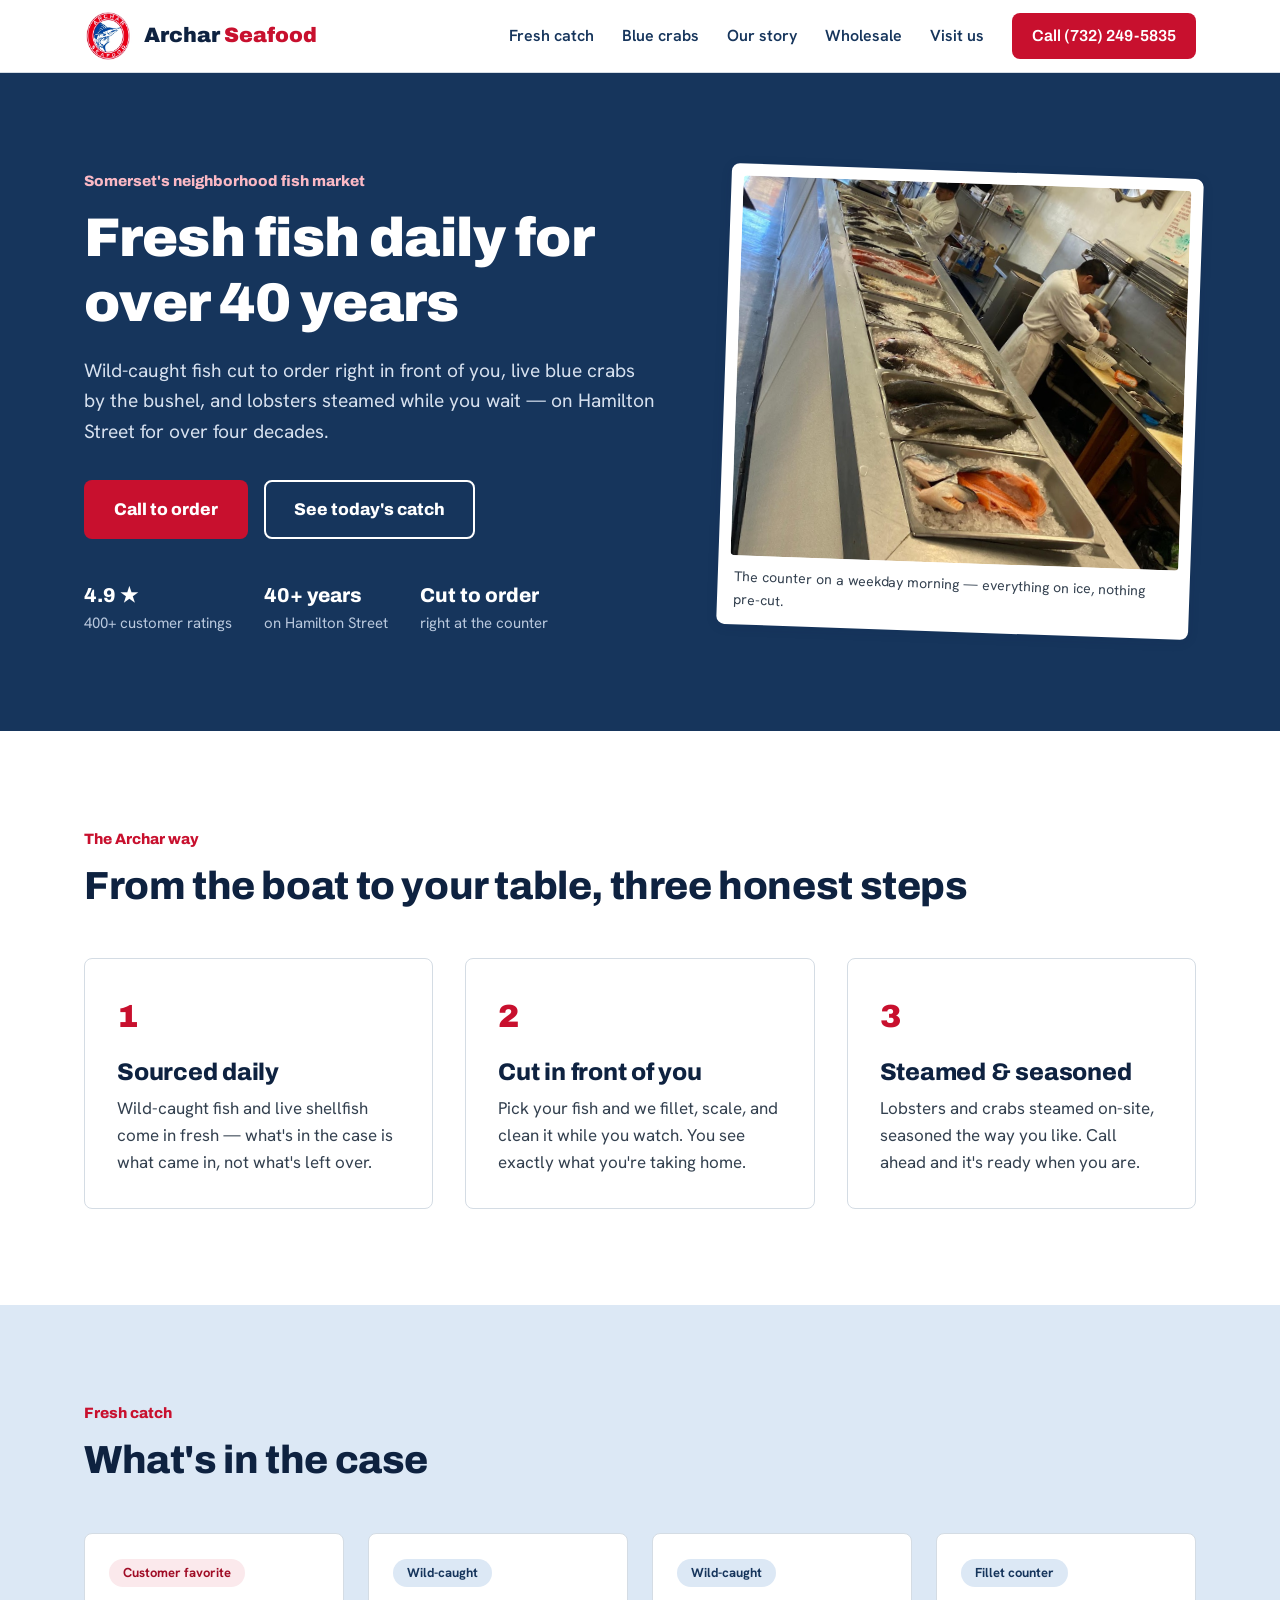
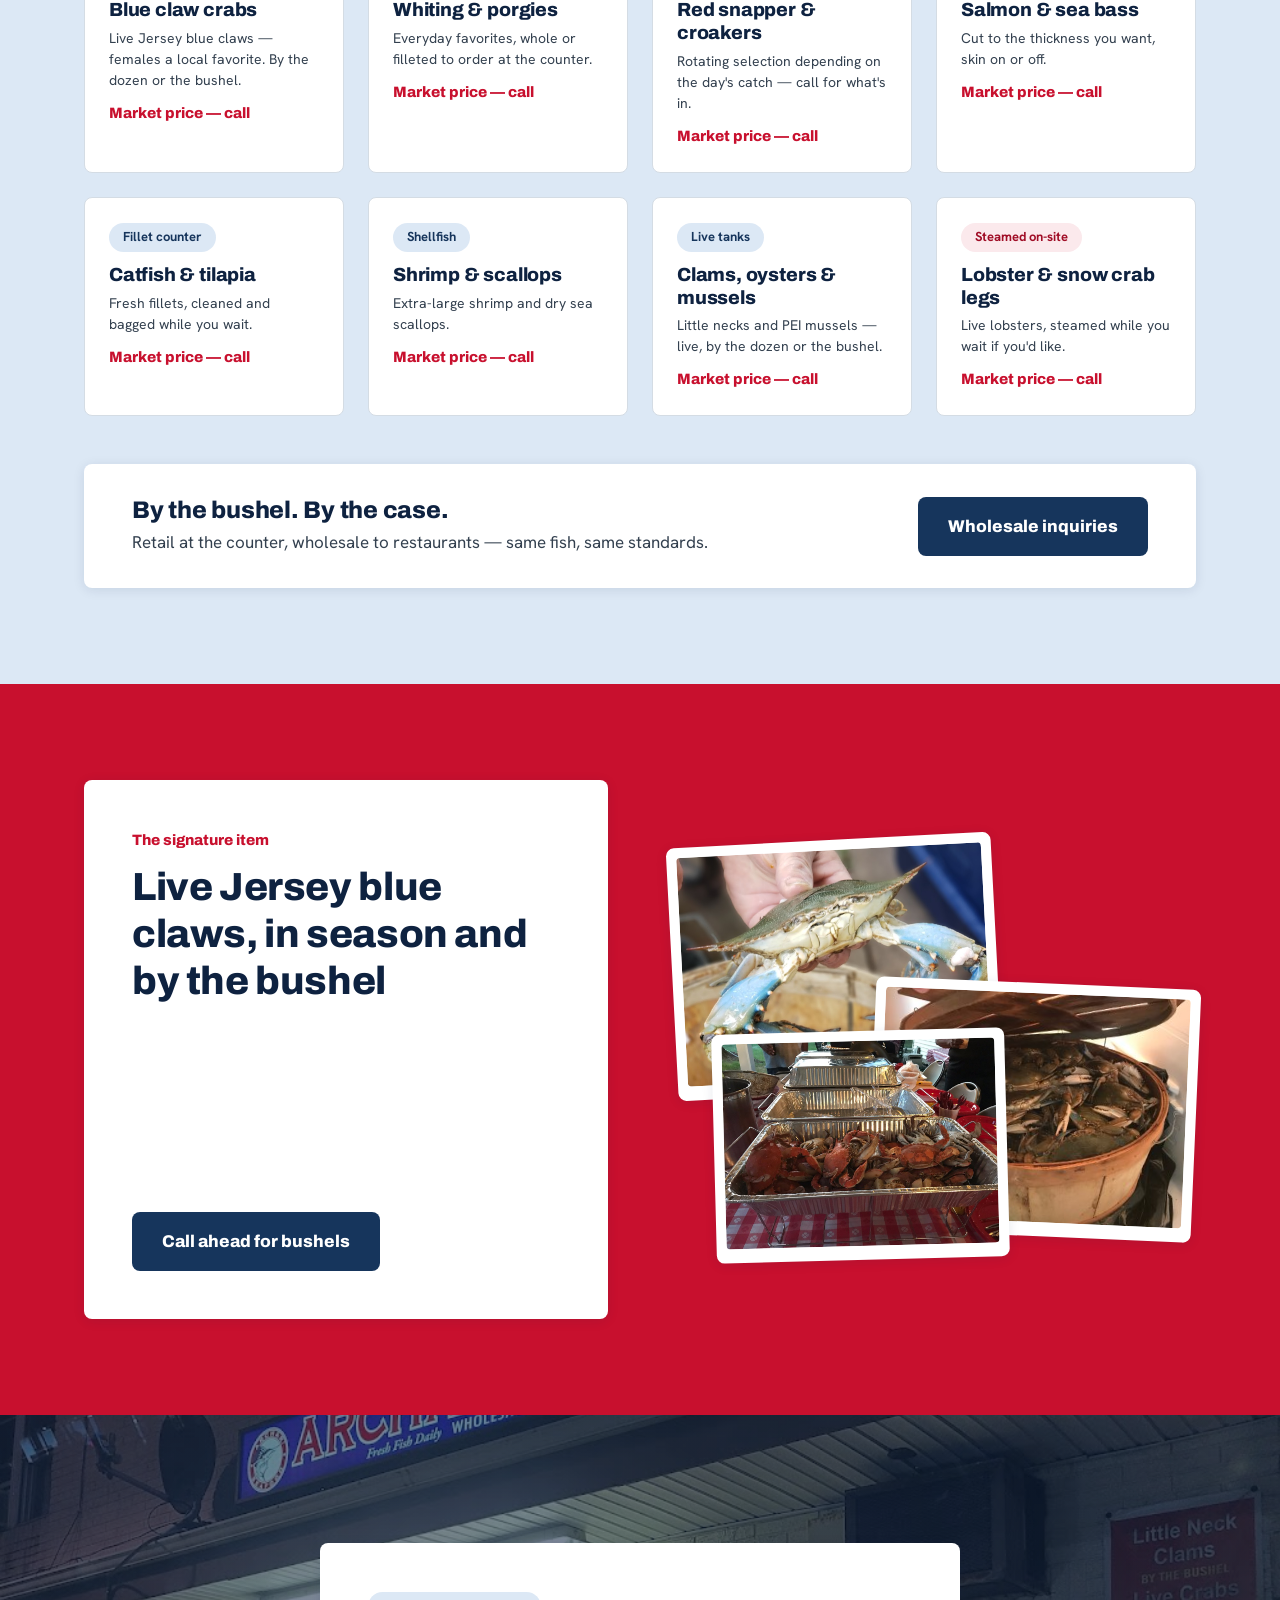
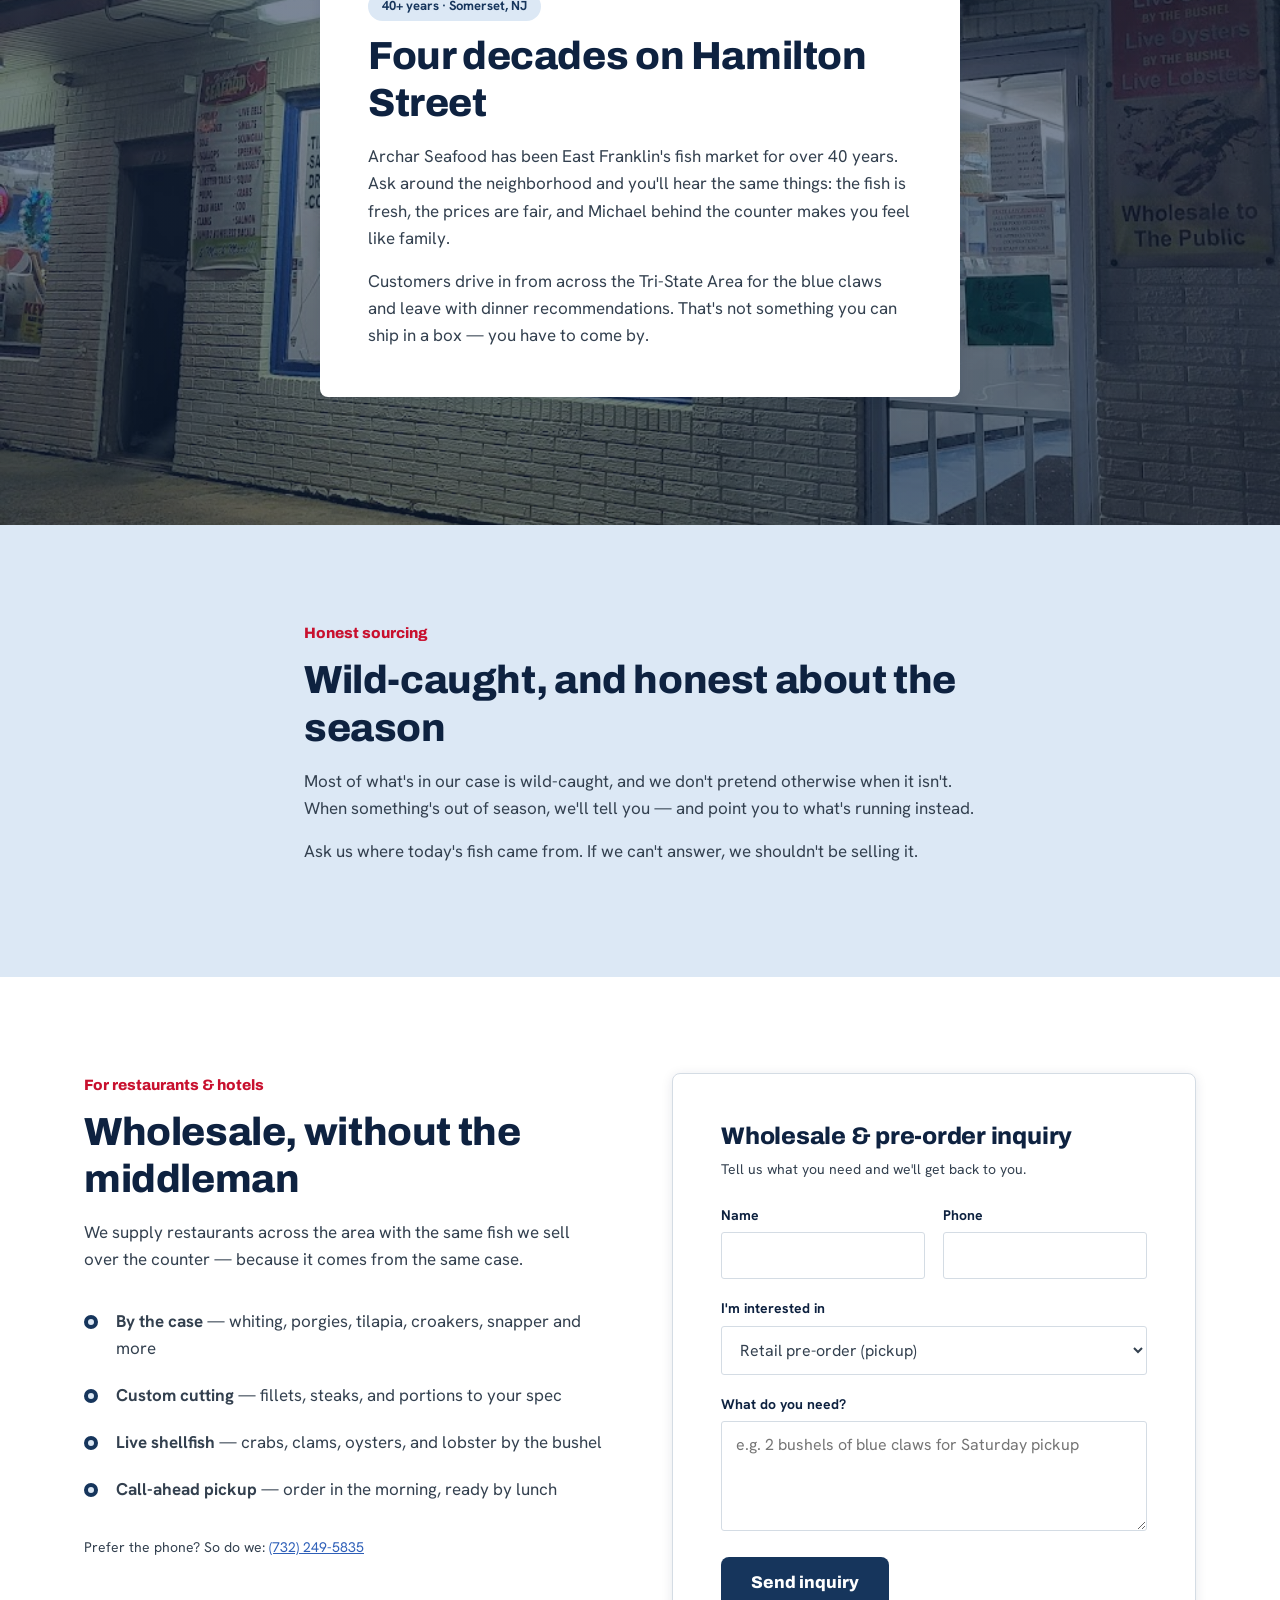
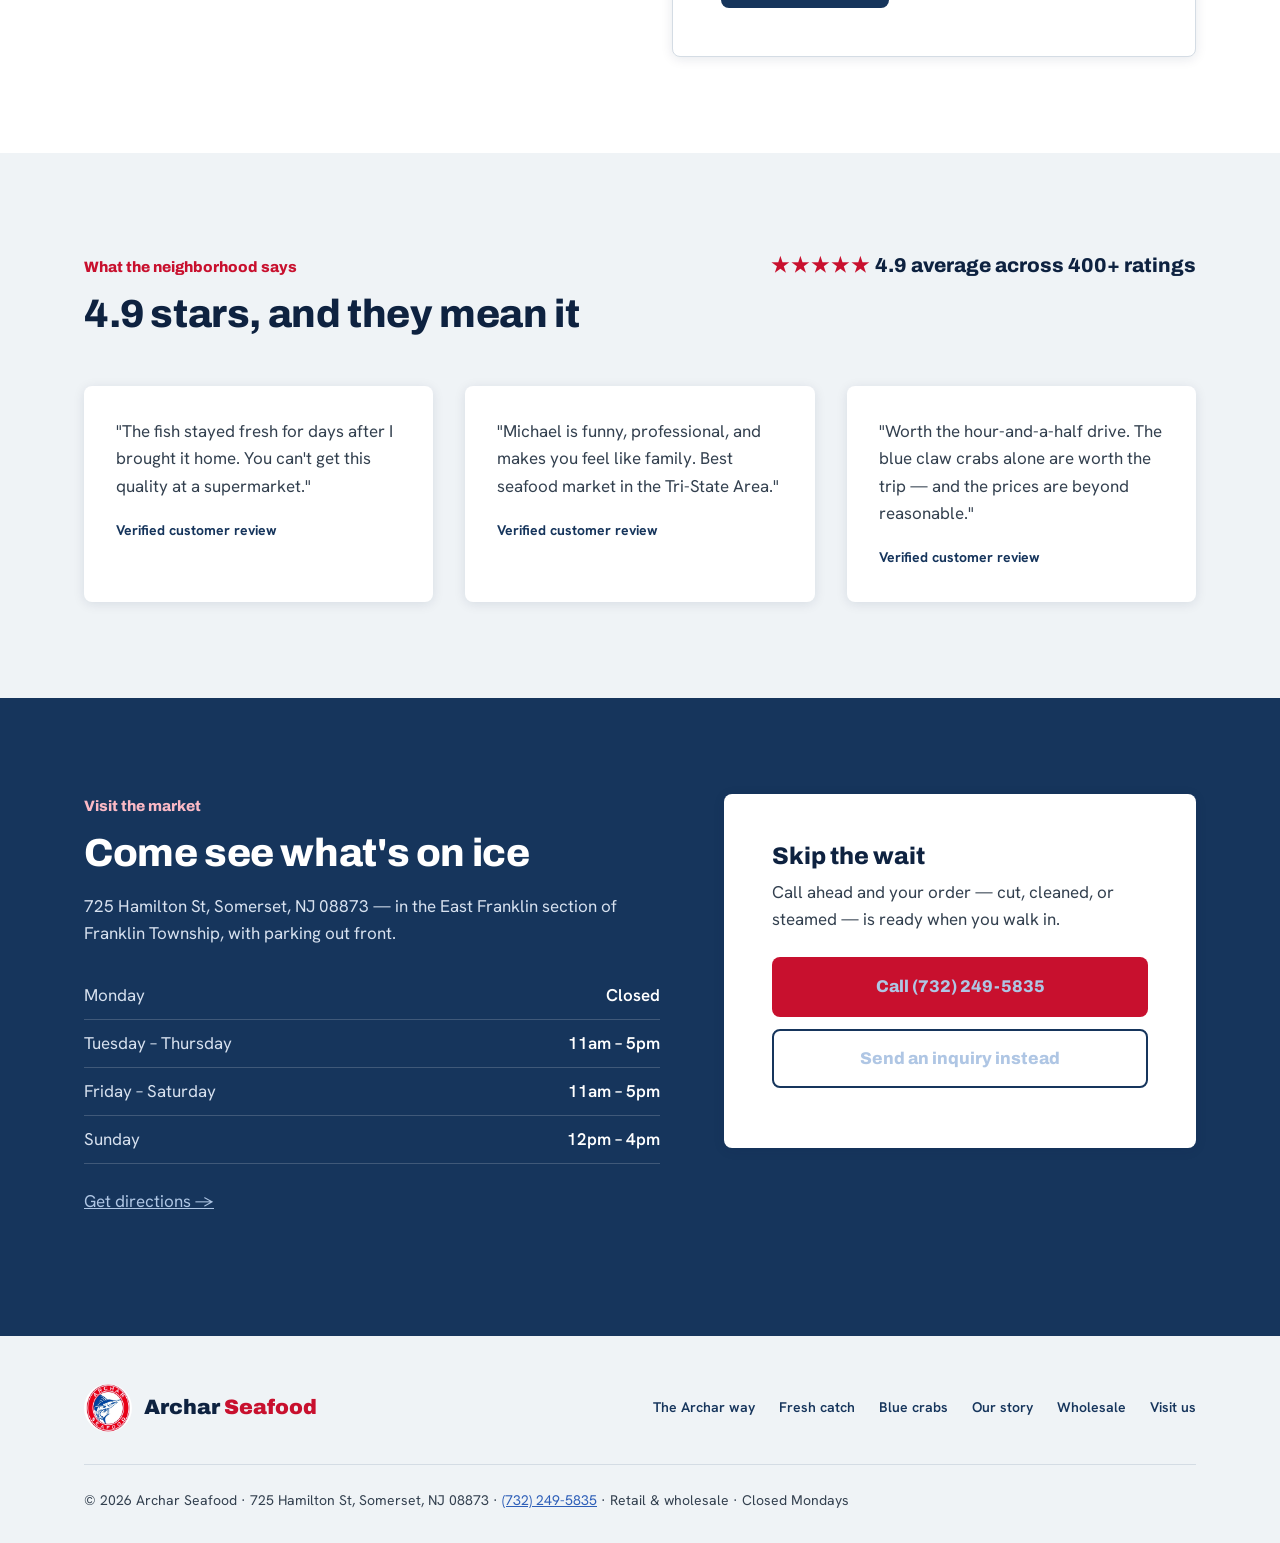
==== index.html @ dfa4f7ee "﻿Add production single-page site at repo root Built from the reviewed prototype: separated CSS/JS, m" ====
<!DOCTYPE html>
<html lang="en">
<head>
<meta charset="UTF-8">
<meta name="viewport" content="width=device-width, initial-scale=1">
<title>Archar Seafood — Fresh Fish Daily | Somerset, NJ</title>
<meta name="description" content="Archar Seafood is Somerset's neighborhood fish market. Wild-caught fish cut to order in front of you, live blue crabs by the bushel, steaming on-site, and wholesale supply to local restaurants. 725 Hamilton St, Somerset, NJ. Call (732) 249-5835.">
<meta property="og:type" content="business.business">
<meta property="og:title" content="Archar Seafood — Fresh Fish Daily | Somerset, NJ">
<meta property="og:description" content="Somerset's neighborhood fish market. Wild-caught fish cut to order, live blue crabs by the bushel, steaming on-site. Call (732) 249-5835.">
<meta property="og:locale" content="en_US">
<!-- Enable once the domain is live (og:url and og:image require absolute URLs):
<meta property="og:url" content="https://archarseafood.com/">
<meta property="og:image" content="https://archarseafood.com/images/archar-04.jpg">
<link rel="canonical" href="https://archarseafood.com/">
-->
<link rel="icon" href="images/archar-logo.jpeg">
<link rel="apple-touch-icon" href="images/archar-logo.jpeg">
<link rel="preconnect" href="https://fonts.googleapis.com">
<link rel="preconnect" href="https://fonts.gstatic.com" crossorigin>
<link href="https://fonts.googleapis.com/css2?family=Archivo:wght@800;900&family=Hanken+Grotesk:wght@400;600;700&display=swap" rel="stylesheet">
<link rel="stylesheet" href="css/styles.css">
<script type="application/ld+json">
{
  "@context": "https://schema.org",
  "@type": "LocalBusiness",
  "name": "Archar Seafood",
  "description": "Neighborhood retail seafood market with fresh fish cut to order, live blue crabs, on-site steaming, and wholesale supply.",
  "telephone": "+17322495835",
  "priceRange": "$$",
  "image": "images/archar-04.jpg",
  "address": {
    "@type": "PostalAddress",
    "streetAddress": "725 Hamilton St",
    "addressLocality": "Somerset",
    "addressRegion": "NJ",
    "postalCode": "08873",
    "addressCountry": "US"
  },
  "openingHoursSpecification": [
    {"@type": "OpeningHoursSpecification", "dayOfWeek": ["Tuesday","Wednesday","Thursday","Friday","Saturday"], "opens": "11:00", "closes": "17:00"},
    {"@type": "OpeningHoursSpecification", "dayOfWeek": "Sunday", "opens": "12:00", "closes": "16:00"}
  ],
  "sameAs": [
    "https://www.yelp.com/biz/archar-seafood-somerset",
    "https://www.tripadvisor.com/Restaurant_Review-g46826-d5020507-Reviews-Archar_Seafood-Somerset_New_Jersey.html",
    "https://www.facebook.com/p/Archar-Seafood-61574561250215/"
  ]
}
</script>
</head>
<body>

<a class="skip-link" href="#main">Skip to content</a>

<header>
  <div class="nav-inner">
    <a class="brand" href="#top">
      <img src="images/archar-logo.jpeg" alt="Archar Seafood logo" width="48" height="48">
      <span>Archar <em>Seafood</em></span>
    </a>
    <button class="nav-toggle" aria-expanded="false" aria-controls="site-nav" aria-label="Menu">
      <span class="bar"></span><span class="bar"></span><span class="bar"></span>
    </button>
    <nav class="nav-links" id="site-nav">
      <a href="#catch">Fresh catch</a>
      <a href="#crabs">Blue crabs</a>
      <a href="#story">Our story</a>
      <a href="#wholesale">Wholesale</a>
      <a href="#visit">Visit us</a>
      <a class="nav-call" href="tel:+17322495835">Call (732) 249-5835</a>
    </nav>
  </div>
</header>

<main id="main">

<!-- ===== Hero — navy band ===== -->
<section class="hero on-dark" id="top">
  <div class="wrap hero-grid">
    <div>
      <span class="eyebrow">Somerset's neighborhood fish market</span>
      <h1>Fresh fish daily for over 40 years</h1>
      <p>Wild-caught fish cut to order right in front of you, live blue crabs by the bushel, and lobsters steamed while you wait — on Hamilton Street for over four decades.</p>
      <div class="hero-ctas">
        <a class="btn btn-primary" href="tel:+17322495835">Call to order</a>
        <a class="btn btn-ghost-light" href="#catch">See today's catch</a>
      </div>
      <div class="hero-proof">
        <div><strong>4.9 ★</strong> 400+ customer ratings</div>
        <div><strong>40+ years</strong> on Hamilton Street</div>
        <div><strong>Cut to order</strong> right at the counter</div>
      </div>
    </div>
    <figure class="hero-photo">
      <img src="images/archar-04.jpg" alt="The Archar Seafood counter lined with fresh whole fish on ice" width="1000" height="983" fetchpriority="high">
      <figcaption>The counter on a weekday morning — everything on ice, nothing pre-cut.</figcaption>
    </figure>
  </div>
</section>

<!-- ===== The Archar Way ===== -->
<section id="way">
  <div class="wrap">
    <span class="eyebrow">The Archar way</span>
    <h2>From the boat to your table, three honest steps</h2>
    <div class="steps-grid">
      <div class="step">
        <div class="step-num" aria-hidden="true">1</div>
        <h3>Sourced daily</h3>
        <p>Wild-caught fish and live shellfish come in fresh — what's in the case is what came in, not what's left over.</p>
      </div>
      <div class="step">
        <div class="step-num" aria-hidden="true">2</div>
        <h3>Cut in front of you</h3>
        <p>Pick your fish and we fillet, scale, and clean it while you watch. You see exactly what you're taking home.</p>
      </div>
      <div class="step">
        <div class="step-num" aria-hidden="true">3</div>
        <h3>Steamed &amp; seasoned</h3>
        <p>Lobsters and crabs steamed on-site, seasoned the way you like. Call ahead and it's ready when you are.</p>
      </div>
    </div>
  </div>
</section>

<!-- ===== Fresh catch — navy-tint band ===== -->
<section class="catch" id="catch">
  <div class="wrap">
    <span class="eyebrow">Fresh catch</span>
    <h2>What's in the case</h2>
    <div class="catch-grid">
      <div class="product">
        <span class="badge badge-red">Customer favorite</span>
        <h4>Blue claw crabs</h4>
        <p>Live Jersey blue claws — females a local favorite. By the dozen or the bushel.</p>
        <div class="price">Market price — call</div>
      </div>
      <div class="product">
        <span class="badge badge-navy">Wild-caught</span>
        <h4>Whiting &amp; porgies</h4>
        <p>Everyday favorites, whole or filleted to order at the counter.</p>
        <div class="price">Market price — call</div>
      </div>
      <div class="product">
        <span class="badge badge-navy">Wild-caught</span>
        <h4>Red snapper &amp; croakers</h4>
        <p>Rotating selection depending on the day's catch — call for what's in.</p>
        <div class="price">Market price — call</div>
      </div>
      <div class="product">
        <span class="badge badge-navy">Fillet counter</span>
        <h4>Salmon &amp; sea bass</h4>
        <p>Cut to the thickness you want, skin on or off.</p>
        <div class="price">Market price — call</div>
      </div>
      <div class="product">
        <span class="badge badge-navy">Fillet counter</span>
        <h4>Catfish &amp; tilapia</h4>
        <p>Fresh fillets, cleaned and bagged while you wait.</p>
        <div class="price">Market price — call</div>
      </div>
      <div class="product">
        <span class="badge badge-navy">Shellfish</span>
        <h4>Shrimp &amp; scallops</h4>
        <p>Extra-large shrimp and dry sea scallops.</p>
        <div class="price">Market price — call</div>
      </div>
      <div class="product">
        <span class="badge badge-navy">Live tanks</span>
        <h4>Clams, oysters &amp; mussels</h4>
        <p>Little necks and PEI mussels — live, by the dozen or the bushel.</p>
        <div class="price">Market price — call</div>
      </div>
      <div class="product">
        <span class="badge badge-red">Steamed on-site</span>
        <h4>Lobster &amp; snow crab legs</h4>
        <p>Live lobsters, steamed while you wait if you'd like.</p>
        <div class="price">Market price — call</div>
      </div>
    </div>
    <div class="bushel-bar">
      <div>
        <h3>By the bushel. By the case.</h3>
        <p>Retail at the counter, wholesale to restaurants — same fish, same standards.</p>
      </div>
      <a class="btn btn-secondary" href="#wholesale">Wholesale inquiries</a>
    </div>
  </div>
</section>

<!-- ===== Blue crab feature — red accent band, tilted photo cards ===== -->
<section class="crab" id="crabs">
  <div class="wrap crab-grid">
    <div class="crab-card">
      <span class="eyebrow">The signature item</span>
      <h2>Live Jersey blue claws, in season and by the bushel</h2>
      <p>When crab season hits, the bushels move fast. Hard shells, soft shells when they're running, and females that regulars swear by. We'll steam and season them on-site — bring them home hot.</p>
      <p class="small">Seasonal availability — call ahead to reserve a bushel for the weekend.</p>
      <a class="btn btn-secondary" href="tel:+17322495835">Call ahead for bushels</a>
    </div>
    <div class="crab-photos">
      <figure class="ph1"><img src="images/archar-02.jpg" alt="A live blue claw crab held up at the market" width="1000" height="1333" loading="lazy"></figure>
      <figure class="ph2"><img src="images/archar-07.jpg" alt="A bushel basket full of live blue crabs" width="338" height="450" loading="lazy"></figure>
      <figure class="ph3"><img src="images/archar-08.jpeg" alt="Trays of steamed and seasoned blue crabs" width="1024" height="768" loading="lazy"></figure>
    </div>
  </div>
</section>

<!-- ===== Our story — photo band with centered floating card ===== -->
<section class="story" id="story">
  <div class="wrap">
    <div class="story-card">
      <span class="badge badge-navy">40+ years · Somerset, NJ</span>
      <h2>Four decades on Hamilton Street</h2>
      <p>Archar Seafood has been East Franklin's fish market for over 40 years. Ask around the neighborhood and you'll hear the same things: the fish is fresh, the prices are fair, and Michael behind the counter makes you feel like family.</p>
      <p>Customers drive in from across the Tri-State Area for the blue claws and leave with dinner recommendations. That's not something you can ship in a box — you have to come by.</p>
    </div>
  </div>
</section>

<!-- ===== Sustainability — navy-tint band ===== -->
<section class="sustain" id="sustainability">
  <div class="wrap sustain-inner">
    <span class="eyebrow">Honest sourcing</span>
    <h2>Wild-caught, and honest about the season</h2>
    <p>Most of what's in our case is wild-caught, and we don't pretend otherwise when it isn't. When something's out of season, we'll tell you — and point you to what's running instead.</p>
    <p>Ask us where today's fish came from. If we can't answer, we shouldn't be selling it.</p>
  </div>
</section>

<!-- ===== Wholesale ===== -->
<section class="wholesale" id="wholesale">
  <div class="wrap wholesale-grid">
    <div>
      <span class="eyebrow">For restaurants &amp; hotels</span>
      <h2>Wholesale, without the middleman</h2>
      <p>We supply restaurants across the area with the same fish we sell over the counter — because it comes from the same case.</p>
      <ul>
        <li><strong>By the case</strong> — whiting, porgies, tilapia, croakers, snapper and more</li>
        <li><strong>Custom cutting</strong> — fillets, steaks, and portions to your spec</li>
        <li><strong>Live shellfish</strong> — crabs, clams, oysters, and lobster by the bushel</li>
        <li><strong>Call-ahead pickup</strong> — order in the morning, ready by lunch</li>
      </ul>
      <p class="small">Prefer the phone? So do we: <a href="tel:+17322495835">(732) 249-5835</a></p>
    </div>
    <form class="form-card" action="#" method="post">
      <h3>Wholesale &amp; pre-order inquiry</h3>
      <p class="small">Tell us what you need and we'll get back to you.</p>
      <div class="form-row">
        <div class="field">
          <label for="f-name">Name</label>
          <input id="f-name" name="name" type="text" autocomplete="name" required>
        </div>
        <div class="field">
          <label for="f-phone">Phone</label>
          <input id="f-phone" name="phone" type="tel" autocomplete="tel" required>
        </div>
      </div>
      <div class="field">
        <label for="f-type">I'm interested in</label>
        <select id="f-type" name="type">
          <option>Retail pre-order (pickup)</option>
          <option>Wholesale — restaurant / hotel</option>
          <option>Seafood boil / event</option>
          <option>Something else</option>
        </select>
      </div>
      <div class="field">
        <label for="f-msg">What do you need?</label>
        <textarea id="f-msg" name="message" rows="4" placeholder="e.g. 2 bushels of blue claws for Saturday pickup"></textarea>
      </div>
      <button class="btn btn-secondary" type="submit">Send inquiry</button>
      <p class="form-notice" role="status" tabindex="-1">Online inquiries are coming soon — for now, the fastest way to reach us is a quick call: <a href="tel:+17322495835">(732) 249-5835</a>.</p>
    </form>
  </div>
</section>

<!-- ===== Reviews — sea salt band ===== -->
<section class="reviews" id="reviews">
  <div class="wrap">
    <div class="reviews-head">
      <div>
        <span class="eyebrow">What the neighborhood says</span>
        <h2>4.9 stars, and they mean it</h2>
      </div>
      <div class="stars"><span aria-hidden="true">★★★★★</span> 4.9 average across 400+ ratings</div>
    </div>
    <div class="reviews-grid">
      <div class="review">
        <blockquote>"The fish stayed fresh for days after I brought it home. You can't get this quality at a supermarket."</blockquote>
        <cite>Verified customer review</cite>
      </div>
      <div class="review">
        <blockquote>"Michael is funny, professional, and makes you feel like family. Best seafood market in the Tri-State Area."</blockquote>
        <cite>Verified customer review</cite>
      </div>
      <div class="review">
        <blockquote>"Worth the hour-and-a-half drive. The blue claw crabs alone are worth the trip — and the prices are beyond reasonable."</blockquote>
        <cite>Verified customer review</cite>
      </div>
    </div>
  </div>
</section>

<!-- ===== Visit — navy band ===== -->
<section class="visit on-dark" id="visit">
  <div class="wrap visit-grid">
    <div>
      <span class="eyebrow">Visit the market</span>
      <h2>Come see what's on ice</h2>
      <p>725 Hamilton St, Somerset, NJ 08873 — in the East Franklin section of Franklin Township, with parking out front.</p>
      <table class="hours">
        <tr><td>Monday</td><td>Closed</td></tr>
        <tr><td>Tuesday – Thursday</td><td>11am – 5pm</td></tr>
        <tr><td>Friday – Saturday</td><td>11am – 5pm</td></tr>
        <tr><td>Sunday</td><td>12pm – 4pm</td></tr>
      </table>
      <p><a href="https://maps.google.com/?q=725+Hamilton+St,+Somerset,+NJ+08873" target="_blank" rel="noopener">Get directions →</a></p>
    </div>
    <div class="visit-card">
      <h3>Skip the wait</h3>
      <p>Call ahead and your order — cut, cleaned, or steamed — is ready when you walk in.</p>
      <a class="btn btn-primary" href="tel:+17322495835">Call (732) 249-5835</a>
      <a class="btn btn-ghost" href="#wholesale">Send an inquiry instead</a>
    </div>
  </div>
</section>

</main>

<footer>
  <div class="wrap">
    <div class="foot-top">
      <a class="brand" href="#top">
        <img src="images/archar-logo.jpeg" alt="Archar Seafood logo" width="48" height="48" loading="lazy">
        <span>Archar <em>Seafood</em></span>
      </a>
      <nav class="foot-links">
        <a href="#way">The Archar way</a>
        <a href="#catch">Fresh catch</a>
        <a href="#crabs">Blue crabs</a>
        <a href="#story">Our story</a>
        <a href="#wholesale">Wholesale</a>
        <a href="#visit">Visit us</a>
      </nav>
    </div>
    <div class="fine">
      © 2026 Archar Seafood · 725 Hamilton St, Somerset, NJ 08873 · <a href="tel:+17322495835">(732) 249-5835</a> · Retail &amp; wholesale · Closed Mondays
    </div>
  </div>
</footer>

<script src="js/main.js"></script>
</body>
</html>
---- css/styles.css ----
/* ===== Archar Seafood — Design System v1.0 ===== */
:root {
  --archar-red: #C8102E;      --archar-red-dark: #A00D26;  --archar-red-tint: #FBE9EC;
  --harbor-navy: #16355C;     --navy-ink: #0E2240;         --navy-tint: #DCE8F5;
  --white: #FFFFFF;           --sea-salt: #EFF3F6;
  --color-text: #33404F;      --color-link: #2E5FB8;       --color-border: #D4DCE4;
  --font-display: 'Archivo', sans-serif;
  --font-body: 'Hanken Grotesk', sans-serif;
  --radius-card: 8px; --radius-btn: 8px; --radius-input: 3px;
  --shadow-card: 0 2px 12px rgba(14,34,64,.10);
  --container: 1160px;
}

* { margin: 0; padding: 0; box-sizing: border-box; }
html { scroll-behavior: smooth; }
@media (prefers-reduced-motion: reduce) {
  html { scroll-behavior: auto; }
  *, *::before, *::after { transition: none !important; }
}
body { font-family: var(--font-body); font-size: 17px; line-height: 1.6; color: var(--color-text); background: var(--white); }
img { max-width: 100%; height: auto; display: block; }
a { color: var(--color-link); }

h1, h2, h3, h4 { font-family: var(--font-display); font-weight: 800; letter-spacing: -0.01em; line-height: 1.2; color: var(--navy-ink); }
h1 { font-size: clamp(2.4rem, 5vw, 3.4rem); font-weight: 900; }
h2 { font-size: clamp(1.9rem, 4vw, 2.45rem); }
h3 { font-size: 24px; }
h4 { font-size: 19px; }
.small { font-size: 14px; line-height: 1.5; }

.wrap { max-width: var(--container); margin: 0 auto; padding: 0 24px; }
section { padding: 96px 0; }

:focus-visible { outline: 2px solid var(--harbor-navy); outline-offset: 2px; }
.on-dark :focus-visible { outline-color: #fff; }

/* Skip link */
.skip-link { position: absolute; left: -9999px; top: 0; z-index: 100; background: var(--navy-ink); color: #fff;
             padding: 12px 20px; font-weight: 700; text-decoration: none; }
.skip-link:focus { left: 0; }

/* Buttons — display font, 800, sentence case */
.btn { display: inline-block; font-family: var(--font-display); font-weight: 800; font-size: 17px;
       padding: 14px 28px; border-radius: var(--radius-btn); text-decoration: none; border: 2px solid transparent;
       cursor: pointer; transition: background .15s ease, color .15s ease, border-color .15s ease; }
.btn-primary { background: var(--archar-red); color: #fff; }
.btn-primary:hover { background: var(--archar-red-dark); }
.btn-secondary { background: var(--harbor-navy); color: #fff; }
.btn-secondary:hover { background: var(--navy-ink); }
.btn-ghost { border-color: var(--harbor-navy); color: var(--harbor-navy); background: transparent; }
.btn-ghost:hover { background: var(--harbor-navy); color: #fff; }
.btn-ghost-light { border-color: #fff; color: #fff; background: transparent; }
.btn-ghost-light:hover { background: #fff; color: var(--harbor-navy); }

/* Badges — pill */
.badge { display: inline-block; font-size: 13px; font-weight: 700; padding: 4px 14px; border-radius: 999px; }
.badge-red { background: var(--archar-red-tint); color: var(--archar-red-dark); }
.badge-navy { background: var(--navy-tint); color: var(--harbor-navy); }

.eyebrow { display: block; font-family: var(--font-display); font-weight: 800; font-size: 15px;
           color: var(--archar-red); margin-bottom: 12px; }
.on-dark .eyebrow { color: #FBB9C5; }

/* Header — sticky white bar */
header { position: sticky; top: 0; z-index: 50; background: var(--white); border-bottom: 1px solid var(--color-border); }
.nav-inner { max-width: var(--container); margin: 0 auto; padding: 12px 24px;
             display: flex; align-items: center; justify-content: space-between; gap: 16px; }
.brand { display: flex; align-items: center; gap: 12px; text-decoration: none; }
.brand img { height: 48px; width: 48px; border-radius: 50%; }
.brand span { font-family: var(--font-display); font-weight: 900; font-size: 1.3rem; color: var(--navy-ink); }
.brand span em { font-style: normal; color: var(--archar-red); }
.nav-links { display: flex; align-items: center; gap: 28px; }
.nav-links a { font-weight: 600; font-size: 16px; text-decoration: none; color: var(--harbor-navy); }
.nav-links a:hover { color: var(--archar-red); }
.nav-call { font-family: var(--font-display); font-weight: 800; background: var(--archar-red); color: #fff !important;
            padding: 10px 20px; border-radius: var(--radius-btn); }
.nav-call:hover { background: var(--archar-red-dark); color: #fff !important; }

/* Mobile nav */
.nav-toggle { display: none; background: none; border: 0; cursor: pointer; padding: 10px; margin-left: auto; }
.nav-toggle .bar { display: block; width: 24px; height: 3px; border-radius: 2px; background: var(--navy-ink); margin: 5px 0;
                   transition: transform .2s ease, opacity .2s ease; }
.nav-toggle[aria-expanded="true"] .bar:nth-child(1) { transform: translateY(8px) rotate(45deg); }
.nav-toggle[aria-expanded="true"] .bar:nth-child(2) { opacity: 0; }
.nav-toggle[aria-expanded="true"] .bar:nth-child(3) { transform: translateY(-8px) rotate(-45deg); }
@media (max-width: 860px) {
  .nav-toggle { display: block; }
  .nav-links { display: none; position: absolute; top: 100%; left: 0; right: 0;
               flex-direction: column; align-items: stretch; gap: 0;
               background: var(--white); border-bottom: 1px solid var(--color-border);
               box-shadow: var(--shadow-card); padding: 8px 0 16px; }
  .nav-links.open { display: flex; }
  .nav-links a { padding: 14px 24px; }
  .nav-links .nav-call { margin: 8px 24px 0; text-align: center; }
}

/* Hero — navy band */
.hero { background: var(--harbor-navy); color: #fff; padding: 96px 0; }
.hero-grid { display: grid; grid-template-columns: 1.1fr .9fr; gap: 64px; align-items: center; }
.hero h1 { color: #fff; margin: 0 0 20px; }
.hero p { font-size: 1.2rem; color: #D7E1EF; max-width: 34em; margin-bottom: 32px; }
.hero-ctas { display: flex; gap: 16px; flex-wrap: wrap; }
.hero-proof { margin-top: 40px; display: flex; gap: 32px; flex-wrap: wrap; font-size: 15px; color: #B9C8DD; }
.hero-proof strong { display: block; font-family: var(--font-display); font-weight: 800; font-size: 1.25rem; color: #fff; }
.hero-photo { background: #fff; padding: 12px; border-radius: var(--radius-card); box-shadow: var(--shadow-card); transform: rotate(2deg); }
.hero-photo img { border-radius: 4px; aspect-ratio: 4/3.4; object-fit: cover; width: 100%; }
.hero-photo figcaption { font-size: 14px; color: var(--color-text); padding: 10px 4px 2px; }
@media (max-width: 860px) { .hero-grid { grid-template-columns: 1fr; gap: 48px; } }

/* Three steps */
.steps-grid { display: grid; grid-template-columns: repeat(auto-fit, minmax(260px, 1fr)); gap: 32px; margin-top: 48px; }
.step { background: var(--white); border: 1px solid var(--color-border); border-radius: var(--radius-card); padding: 32px; }
.step-num { font-family: var(--font-display); font-weight: 900; font-size: 2rem; color: var(--archar-red); margin-bottom: 16px; }
.step h3 { margin-bottom: 8px; }

/* Fresh catch — navy tint band */
.catch { background: var(--navy-tint); }
.catch-grid { display: grid; grid-template-columns: repeat(auto-fill, minmax(230px, 1fr)); gap: 24px; margin-top: 48px; }
.product { background: var(--white); border: 1px solid var(--color-border); border-radius: var(--radius-card); padding: 24px; }
.product h4 { margin: 12px 0 6px; }
.product p { font-size: 14px; line-height: 1.5; margin-bottom: 10px; }
.product .price { font-family: var(--font-display); font-weight: 800; color: var(--archar-red); font-size: 15px; }
.bushel-bar { margin-top: 48px; background: var(--white); border-radius: var(--radius-card); box-shadow: var(--shadow-card);
              padding: 32px 48px; display: flex; align-items: center; justify-content: space-between; gap: 24px; flex-wrap: wrap; }
.bushel-bar h3 { margin-bottom: 4px; }

/* Blue crab — red accent band with tilted photo cards */
.crab { background: var(--archar-red); color: #fff; overflow: hidden; }
.crab-grid { display: grid; grid-template-columns: 1fr 1fr; gap: 64px; align-items: center; }
.crab-card { background: var(--white); border-radius: var(--radius-card); box-shadow: var(--shadow-card);
             padding: 48px; max-width: 640px; }
.crab-card h2 { margin-bottom: 16px; }
.crab-card p { margin-bottom: 16px; }
.crab-card .btn { margin-top: 8px; }
.crab-photos { position: relative; min-height: 420px; }
.crab-photos figure { position: absolute; background: #fff; padding: 10px 10px 14px; border-radius: var(--radius-card);
                      box-shadow: var(--shadow-card); width: 62%; }
.crab-photos img { border-radius: 4px; aspect-ratio: 4/3; object-fit: cover; width: 100%; }
.crab-photos .ph1 { top: 0; left: 0; transform: rotate(-3deg); }
.crab-photos .ph2 { top: 34%; right: 0; transform: rotate(2.5deg); }
.crab-photos .ph3 { bottom: 0; left: 8%; transform: rotate(-1.5deg); width: 56%; }
@media (max-width: 900px) {
  .crab-grid { grid-template-columns: 1fr; }
  .crab-photos { min-height: 0; display: grid; grid-template-columns: 1fr 1fr; gap: 16px; }
  .crab-photos figure { position: static; width: auto; transform: rotate(-1.5deg); }
  .crab-photos .ph2 { transform: rotate(1.5deg); }
  .crab-photos .ph3 { display: none; }
}

/* Story — full-bleed photo with centered floating card */
.story { background: linear-gradient(rgba(14,34,64,.55), rgba(14,34,64,.55)), url('../images/archar-01.jpg') center/cover; padding: 128px 0; }
.story-card { background: var(--white); border-radius: var(--radius-card); box-shadow: var(--shadow-card);
              padding: 48px; max-width: 640px; margin: 0 auto; }
.story-card h2 { margin: 12px 0 16px; }
.story-card p { margin-bottom: 16px; }
.story-card p:last-child { margin-bottom: 0; }

/* Sustainability — navy tint band */
.sustain { background: var(--navy-tint); }
.sustain-inner { max-width: 720px; }
.sustain h2 { margin-bottom: 16px; }
.sustain p { margin-bottom: 16px; }

/* Wholesale */
.wholesale-grid { display: grid; grid-template-columns: 1fr 1fr; gap: 64px; align-items: start; }
.wholesale h2 { margin-bottom: 16px; }
.wholesale ul { list-style: none; margin: 24px 0; }
.wholesale li { padding: 10px 0 10px 32px; position: relative; }
.wholesale li::before { content: ""; position: absolute; left: 0; top: 17px; width: 14px; height: 14px;
                        border-radius: 50%; background: var(--navy-tint); border: 4px solid var(--harbor-navy); box-sizing: border-box; }
.form-card { background: var(--white); border: 1px solid var(--color-border); border-radius: var(--radius-card);
             box-shadow: var(--shadow-card); padding: 48px; }
.form-card h3 { margin-bottom: 8px; }
.form-card .small { margin-bottom: 24px; }
.field { margin-bottom: 18px; }
.field label { display: block; font-weight: 700; font-size: 14px; color: var(--navy-ink); margin-bottom: 6px; }
.field input, .field select, .field textarea {
  width: 100%; font-family: var(--font-body); font-size: 16px; color: var(--color-text);
  padding: 12px 14px; border: 1.5px solid var(--color-border); border-radius: var(--radius-input); background: #fff; }
.field input:focus, .field select:focus, .field textarea:focus { outline: 2px solid var(--harbor-navy); outline-offset: 1px; border-color: var(--harbor-navy); }
.form-row { display: grid; grid-template-columns: 1fr 1fr; gap: 18px; }
.form-notice { display: none; margin-top: 16px; background: var(--archar-red-tint); color: var(--archar-red-dark);
               border-radius: var(--radius-card); padding: 16px 20px; font-size: 15px; line-height: 1.5; }
.form-notice.show { display: block; }
.form-notice a { color: var(--archar-red-dark); font-weight: 700; }
@media (max-width: 900px) { .wholesale-grid, .form-row { grid-template-columns: 1fr; } }

/* Reviews */
.reviews { background: var(--sea-salt); }
.reviews-head { display: flex; align-items: baseline; justify-content: space-between; flex-wrap: wrap; gap: 16px; }
.stars { font-family: var(--font-display); font-weight: 800; font-size: 1.25rem; color: var(--navy-ink); }
.stars span { color: var(--archar-red); letter-spacing: 2px; }
.reviews-grid { display: grid; grid-template-columns: repeat(auto-fit, minmax(280px, 1fr)); gap: 32px; margin-top: 48px; }
.review { background: var(--white); border-radius: var(--radius-card); box-shadow: var(--shadow-card); padding: 32px; }
.review blockquote { font-size: 17px; margin-bottom: 16px; }
.review cite { font-style: normal; font-size: 14px; font-weight: 700; color: var(--harbor-navy); }

/* Visit — navy band */
.visit { background: var(--harbor-navy); color: #fff; }
.visit h2 { color: #fff; margin-bottom: 16px; }
.visit-grid { display: grid; grid-template-columns: 1.1fr .9fr; gap: 64px; }
.visit p { color: #D7E1EF; margin-bottom: 24px; }
.visit a { color: #AFC6E4; }
.hours { width: 100%; border-collapse: collapse; margin: 8px 0 24px; }
.hours td { padding: 10px 0; border-bottom: 1px solid rgba(255,255,255,.18); color: #D7E1EF; }
.hours td:last-child { text-align: right; color: #fff; font-weight: 600; }
.visit-card { background: var(--white); border-radius: var(--radius-card); box-shadow: var(--shadow-card); padding: 48px; align-self: start; }
.visit-card h3 { margin-bottom: 8px; }
.visit-card p { color: var(--color-text); margin-bottom: 24px; }
.visit-card .btn { width: 100%; text-align: center; margin-bottom: 12px; }
@media (max-width: 900px) { .visit-grid { grid-template-columns: 1fr; } }

/* Footer — sea salt */
footer { background: var(--sea-salt); padding: 48px 0 32px; }
.foot-top { display: flex; align-items: center; justify-content: space-between; gap: 24px; flex-wrap: wrap; margin-bottom: 32px; }
.foot-links { display: flex; gap: 24px; flex-wrap: wrap; }
.foot-links a { font-size: 14px; font-weight: 600; color: var(--harbor-navy); text-decoration: none; }
.foot-links a:hover { color: var(--archar-red); }
.fine { border-top: 1px solid var(--color-border); padding-top: 24px; font-size: 14px; color: var(--color-text); }
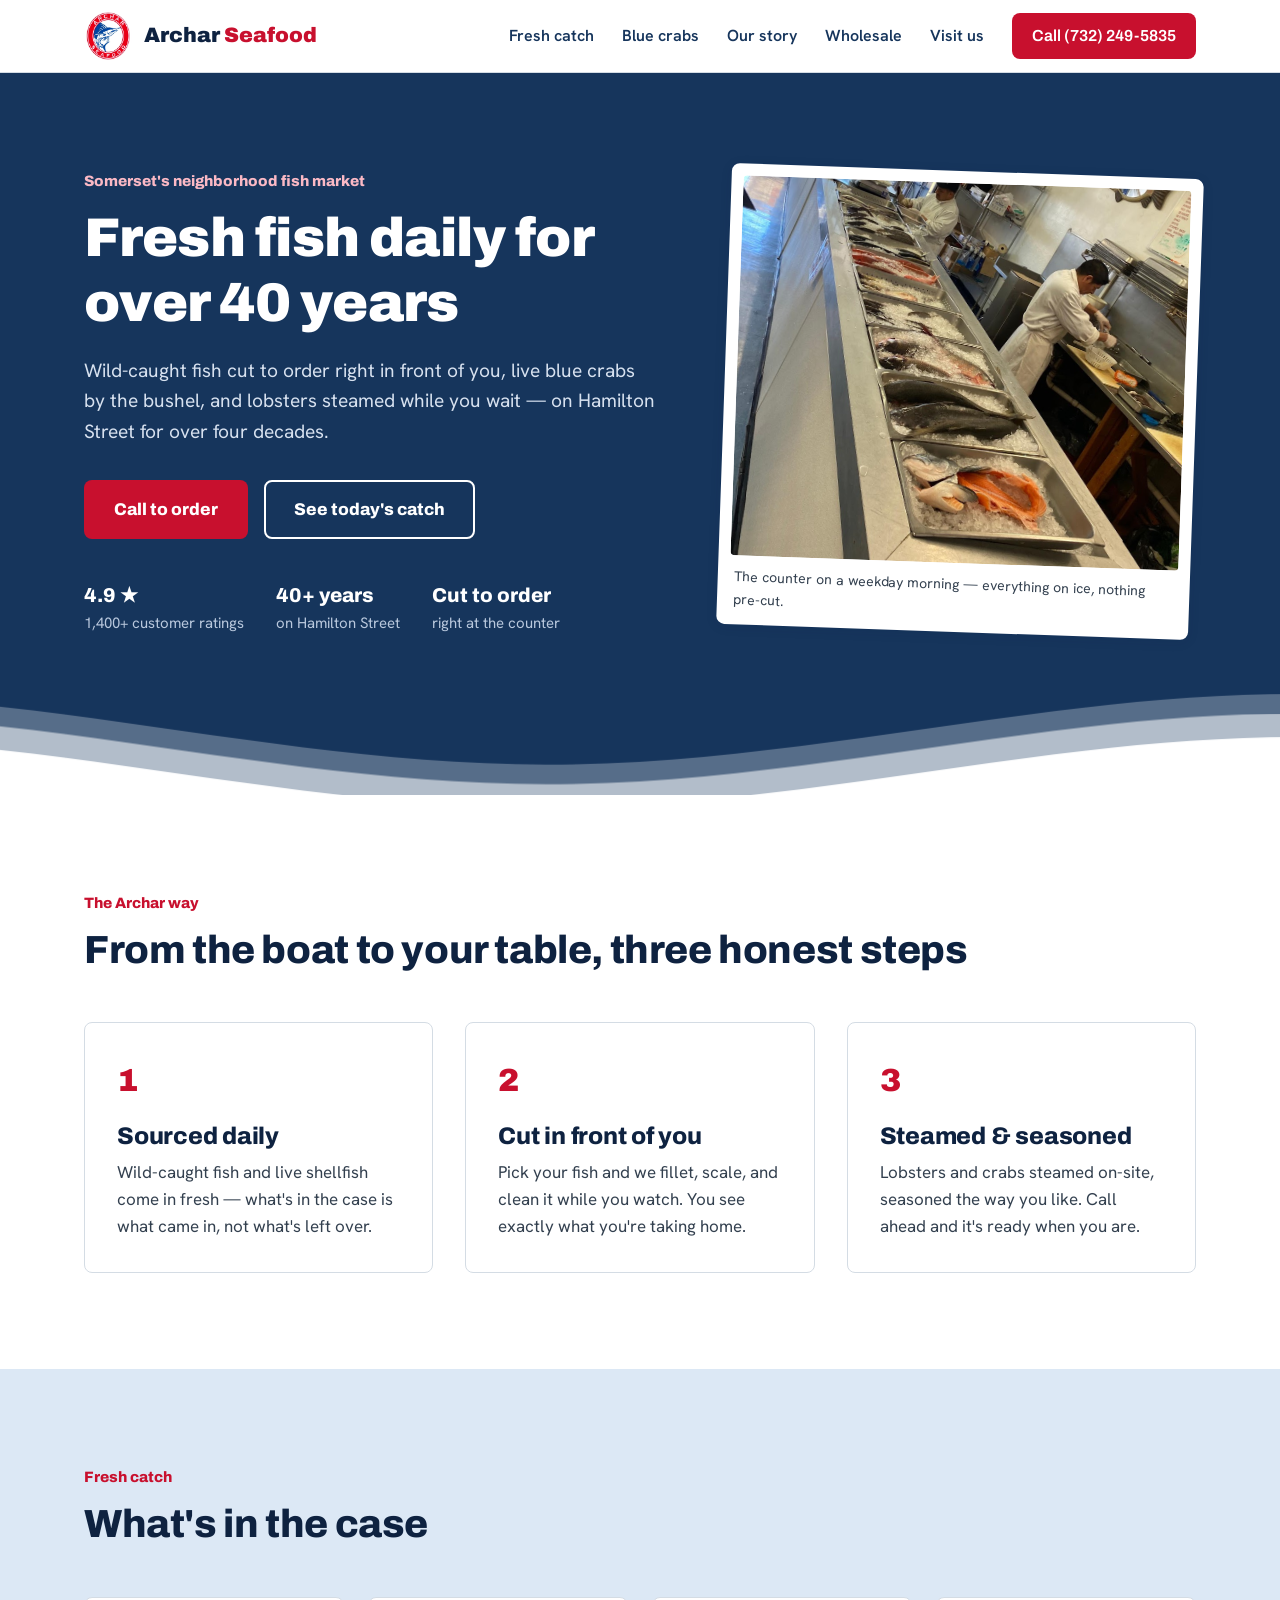
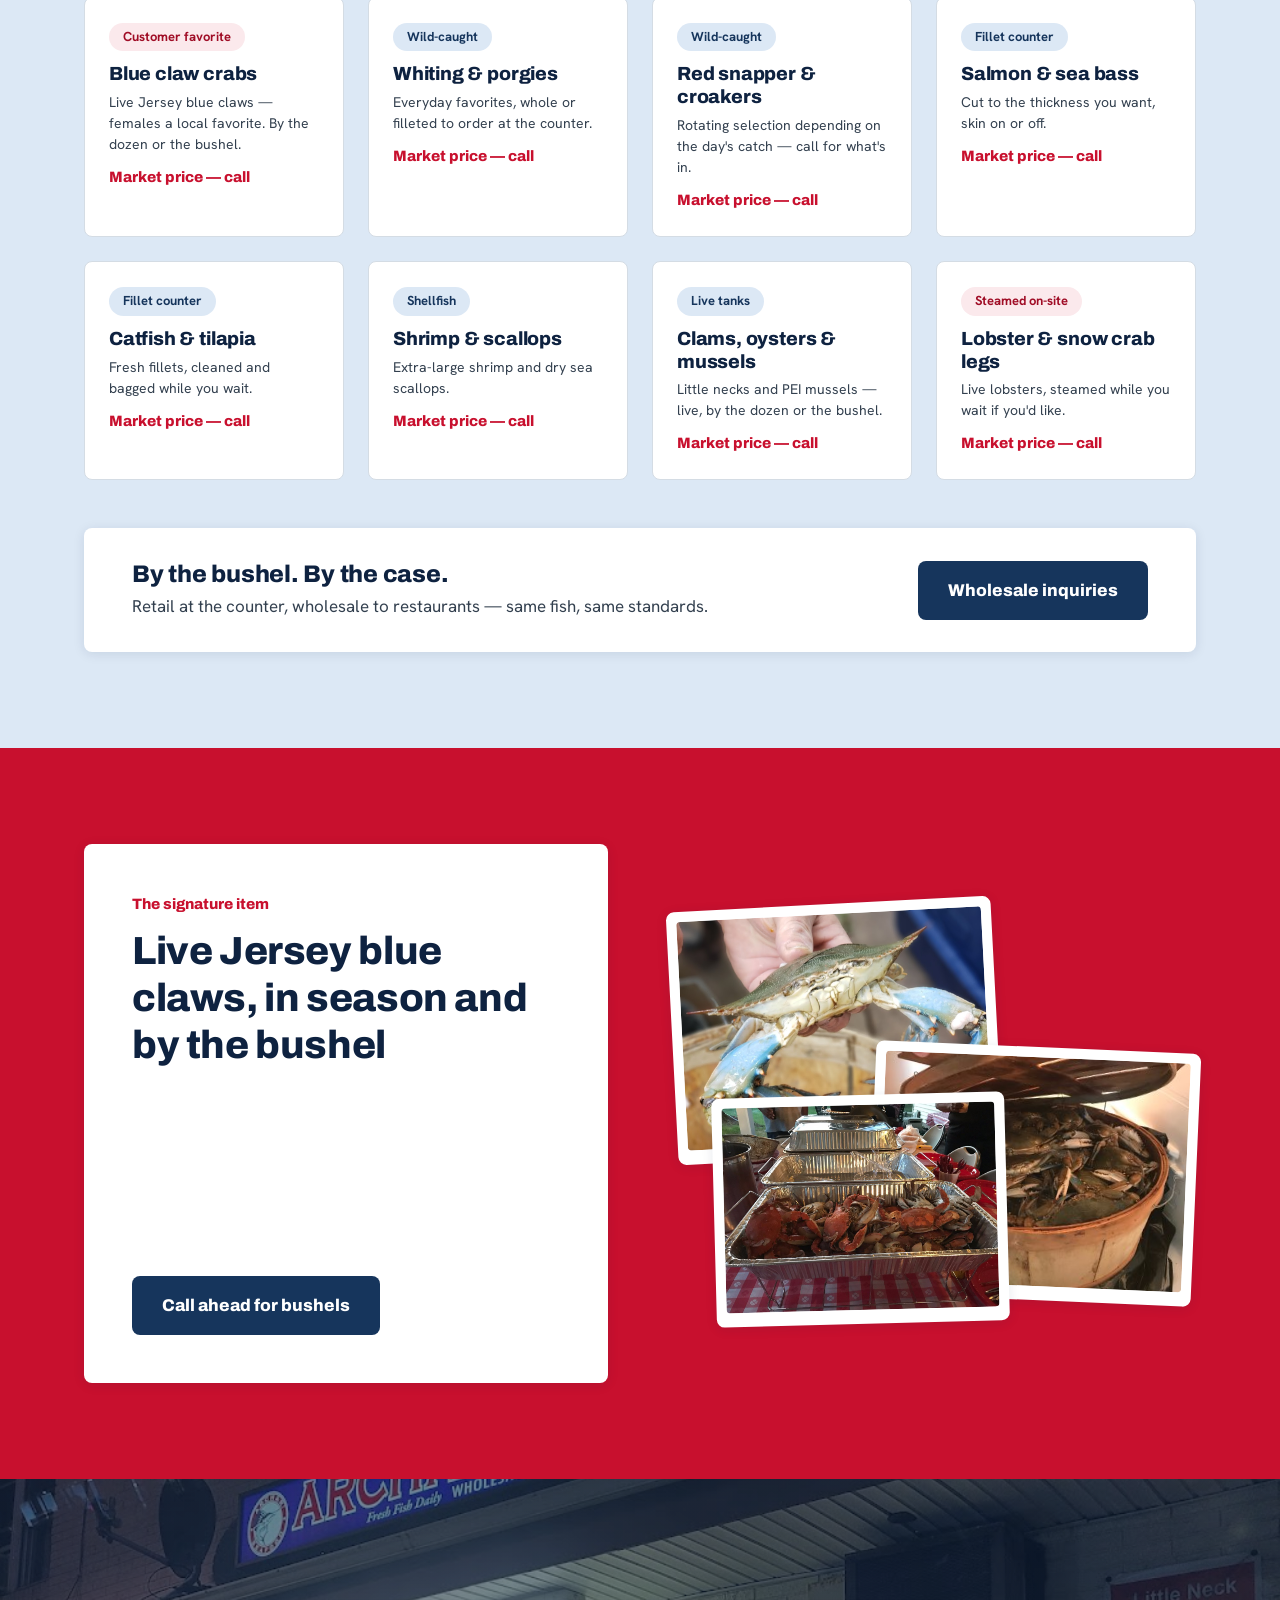
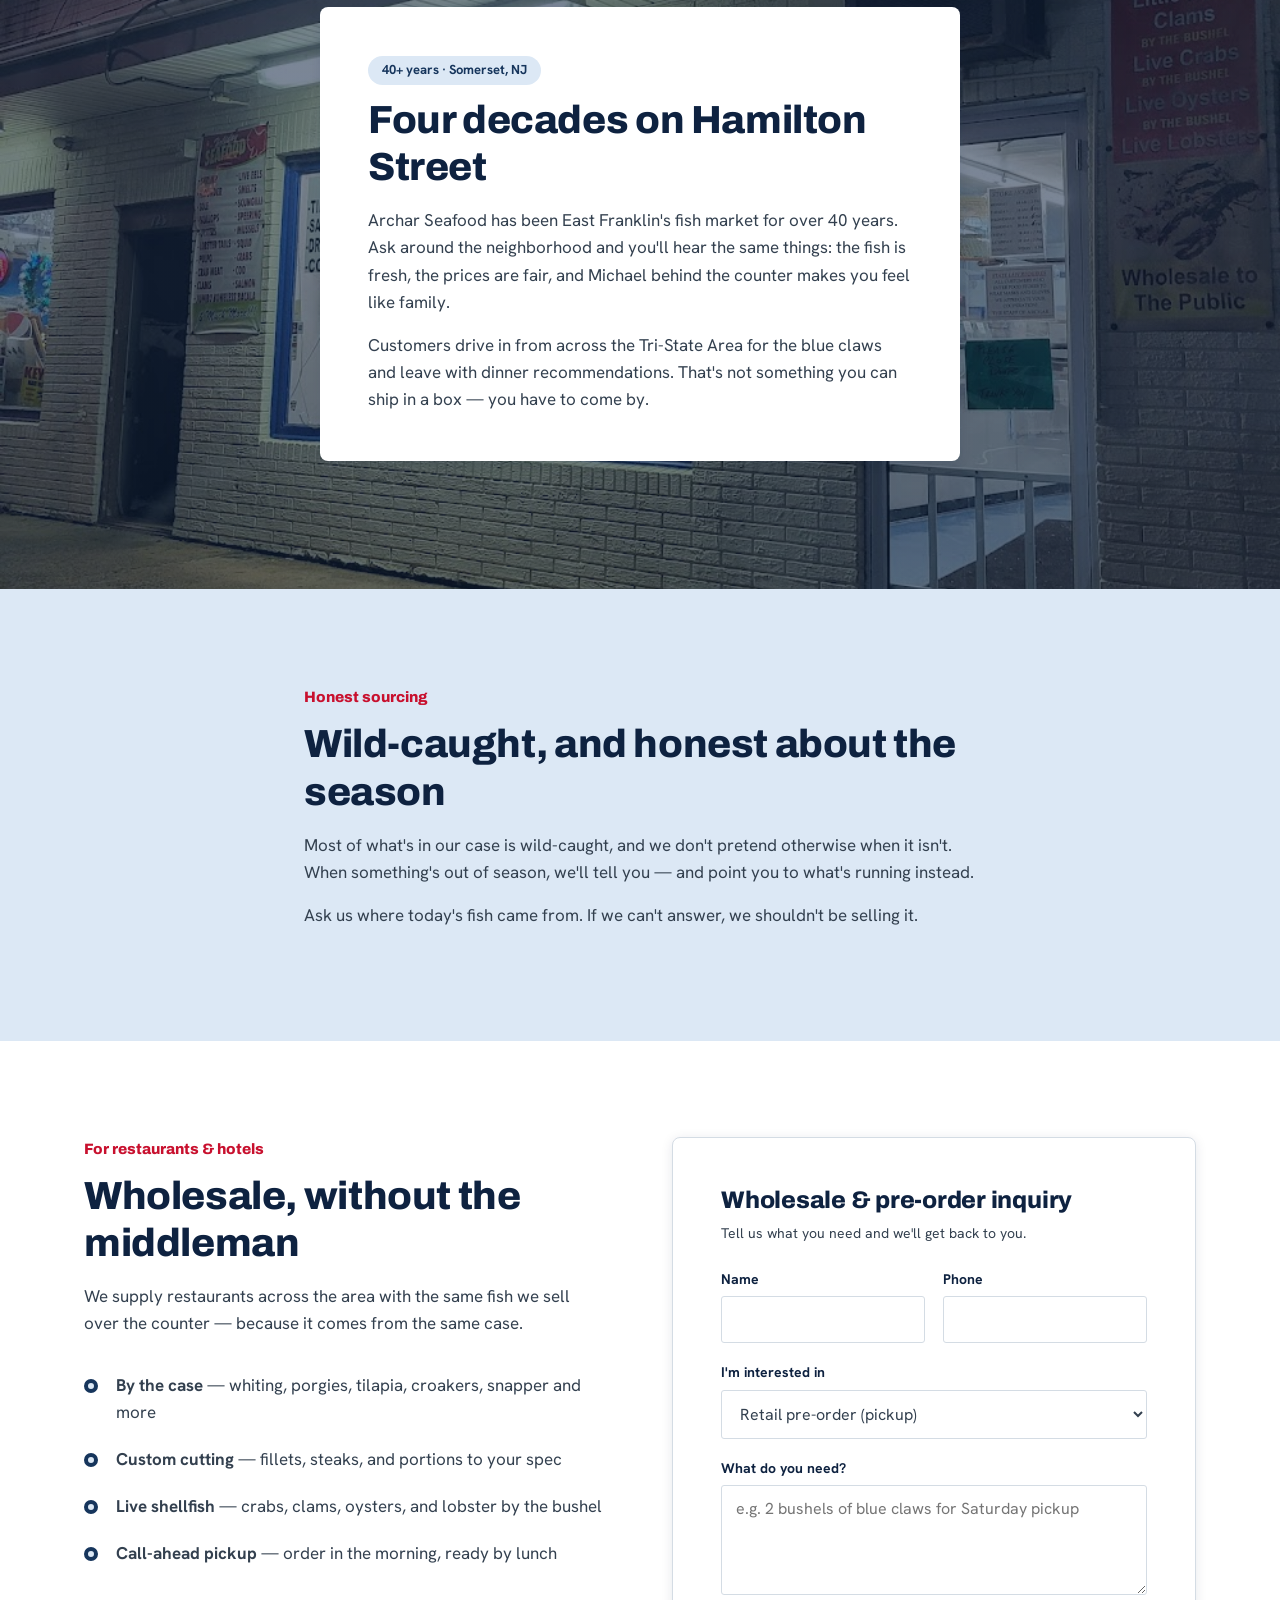
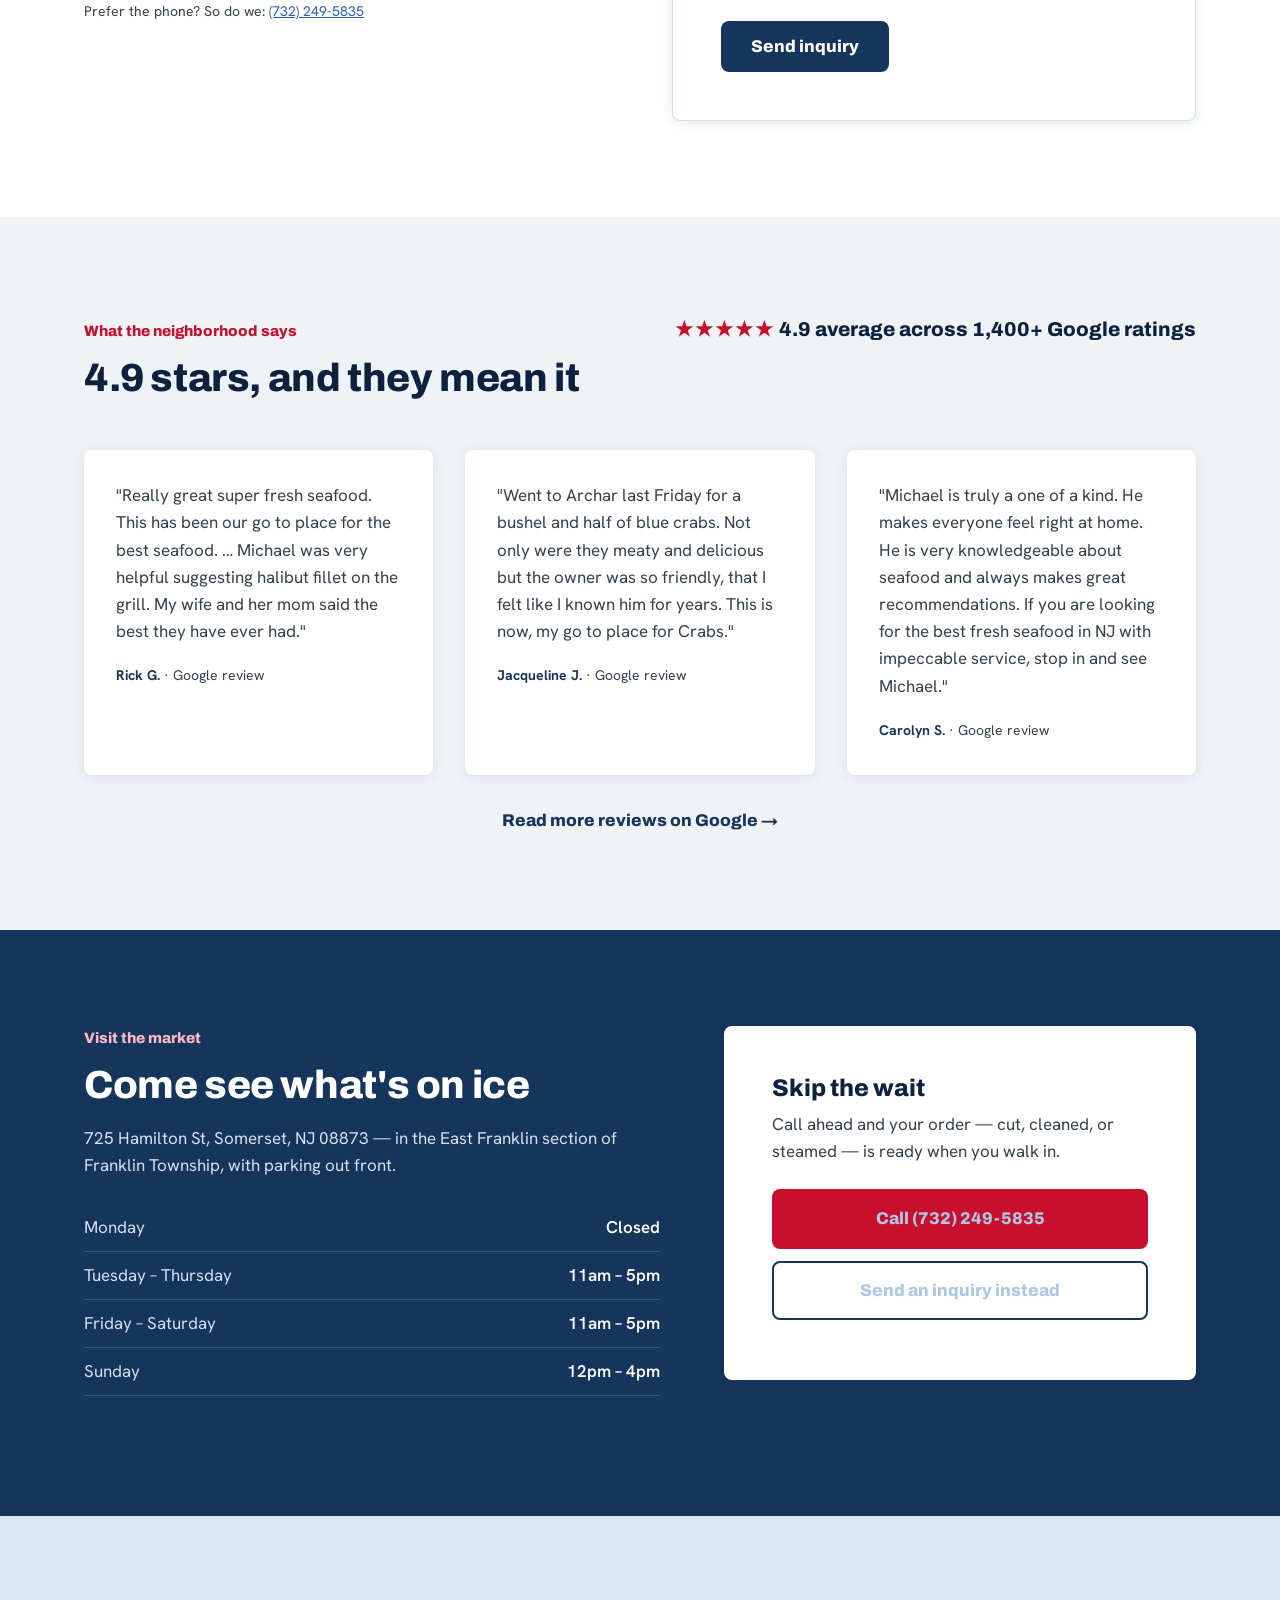
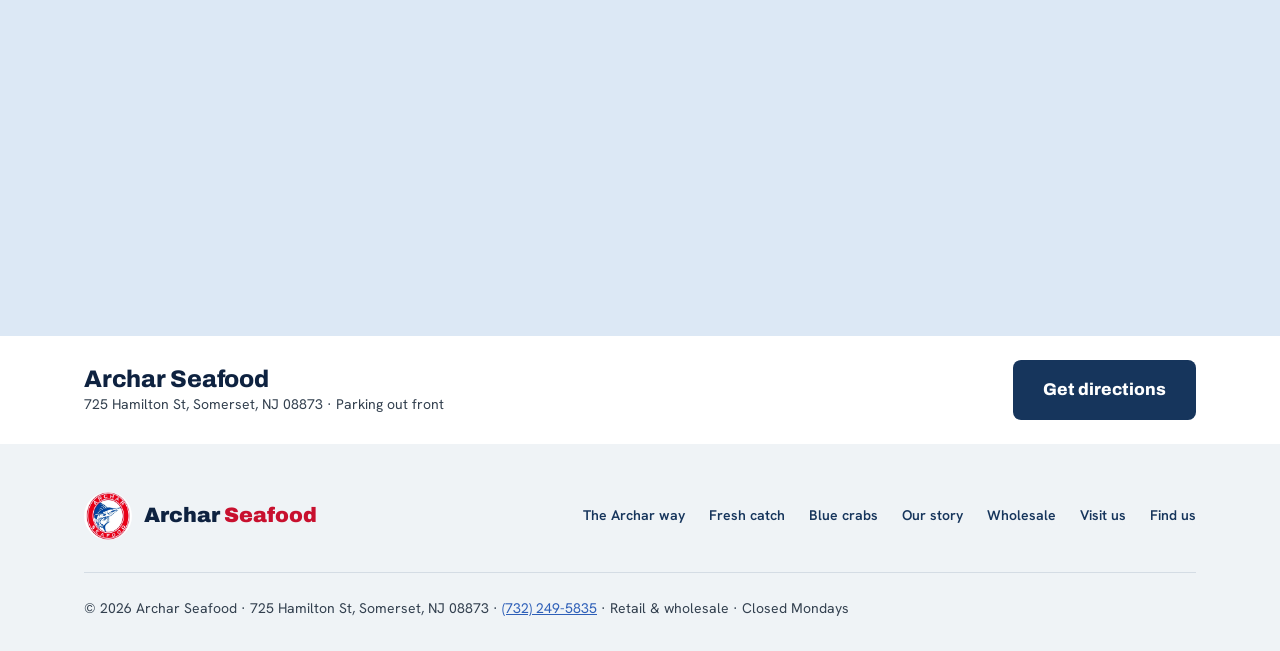
==== commit b26aa42f: "Add location map and swap in real Google reviews - New full-bleed Google Maps section above the foot" ====
--- a/index.html
+++ b/index.html
@@ -87,7 +87,7 @@
         <a class="btn btn-ghost-light" href="#catch">See today's catch</a>
       </div>
       <div class="hero-proof">
-        <div><strong>4.9 ★</strong> 400+ customer ratings</div>
+        <div><strong>4.9 ★</strong> 1,400+ customer ratings</div>
         <div><strong>40+ years</strong> on Hamilton Street</div>
         <div><strong>Cut to order</strong> right at the counter</div>
       </div>
@@ -97,6 +97,22 @@
       <figcaption>The counter on a weekday morning — everything on ice, nothing pre-cut.</figcaption>
     </figure>
   </div>
+
+  <!-- Animated waves washing into the white section below -->
+  <svg class="wave-divider" viewBox="0 24 150 28" preserveAspectRatio="none" aria-hidden="true" focusable="false">
+    <defs>
+      <path id="wave-shape" d="M-160 44c30 0 58-18 88-18s58 18 88 18 58-18 88-18 58 18 88 18v44h-352z"></path>
+    </defs>
+    <g class="wave-bob">
+      <use class="wave-slide" href="#wave-shape" x="48" y="0" fill="rgba(255,255,255,.28)"></use>
+    </g>
+    <g class="wave-bob">
+      <use class="wave-slide" href="#wave-shape" x="48" y="5" fill="rgba(255,255,255,.55)"></use>
+    </g>
+    <g class="wave-bob">
+      <use class="wave-slide" href="#wave-shape" x="48" y="11" fill="#ffffff"></use>
+    </g>
+  </svg>
 </section>
 
 <!-- ===== The Archar Way ===== -->
@@ -244,9 +260,15 @@
       </ul>
       <p class="small">Prefer the phone? So do we: <a href="tel:+17322495835">(732) 249-5835</a></p>
     </div>
-    <form class="form-card" action="#" method="post">
+    <form class="form-card" id="inquiry-form" action="#" method="post" novalidate>
       <h3>Wholesale &amp; pre-order inquiry</h3>
       <p class="small">Tell us what you need and we'll get back to you.</p>
+      <!-- Honeypot: hidden from humans, catches bots -->
+      <div class="hp-field" aria-hidden="true">
+        <label for="f-website">Website</label>
+        <input id="f-website" name="website" type="text" tabindex="-1" autocomplete="off">
+      </div>
+      <input type="hidden" name="source" value="direct">
       <div class="form-row">
         <div class="field">
           <label for="f-name">Name</label>
@@ -271,8 +293,12 @@
         <textarea id="f-msg" name="message" rows="4" placeholder="e.g. 2 bushels of blue claws for Saturday pickup"></textarea>
       </div>
       <button class="btn btn-secondary" type="submit">Send inquiry</button>
-      <p class="form-notice" role="status" tabindex="-1">Online inquiries are coming soon — for now, the fastest way to reach us is a quick call: <a href="tel:+17322495835">(732) 249-5835</a>.</p>
+      <p class="form-notice" role="status" tabindex="-1"></p>
     </form>
+    <div class="form-card form-success is-hidden" id="inquiry-success" role="status" tabindex="-1">
+      <h3>Got it — we'll call you back</h3>
+      <p>Thanks for reaching out. We'll get back to you as soon as we're off the counter. In a hurry? <a href="tel:+17322495835">(732) 249-5835</a>.</p>
+    </div>
   </div>
 </section>
 
@@ -284,22 +310,25 @@
         <span class="eyebrow">What the neighborhood says</span>
         <h2>4.9 stars, and they mean it</h2>
       </div>
-      <div class="stars"><span aria-hidden="true">★★★★★</span> 4.9 average across 400+ ratings</div>
+      <div class="stars"><span aria-hidden="true">★★★★★</span> 4.9 average across 1,400+ Google ratings</div>
     </div>
     <div class="reviews-grid">
       <div class="review">
-        <blockquote>"The fish stayed fresh for days after I brought it home. You can't get this quality at a supermarket."</blockquote>
-        <cite>Verified customer review</cite>
+        <blockquote>"Really great super fresh seafood. This has been our go to place for the best seafood. … Michael was very helpful suggesting halibut fillet on the grill. My wife and her mom said the best they have ever had."</blockquote>
+        <cite>Rick G. <span>· Google review</span></cite>
       </div>
       <div class="review">
-        <blockquote>"Michael is funny, professional, and makes you feel like family. Best seafood market in the Tri-State Area."</blockquote>
-        <cite>Verified customer review</cite>
+        <blockquote>"Went to Archar last Friday for a bushel and half of blue crabs. Not only were they meaty and delicious but the owner was so friendly, that I felt like I known him for years. This is now, my go to place for Crabs."</blockquote>
+        <cite>Jacqueline J. <span>· Google review</span></cite>
       </div>
       <div class="review">
-        <blockquote>"Worth the hour-and-a-half drive. The blue claw crabs alone are worth the trip — and the prices are beyond reasonable."</blockquote>
-        <cite>Verified customer review</cite>
-      </div>
-    </div>
+        <blockquote>"Michael is truly a one of a kind. He makes everyone feel right at home. He is very knowledgeable about seafood and always makes great recommendations. If you are looking for the best fresh seafood in NJ with impeccable service, stop in and see Michael."</blockquote>
+        <cite>Carolyn S. <span>· Google review</span></cite>
+      </div>
+    </div>
+    <p class="reviews-more">
+      <a href="https://maps.google.com/?cid=12820526621383545980" target="_blank" rel="noopener">Read more reviews on Google →</a>
+    </p>
   </div>
 </section>
 
@@ -316,7 +345,6 @@
         <tr><td>Friday – Saturday</td><td>11am – 5pm</td></tr>
         <tr><td>Sunday</td><td>12pm – 4pm</td></tr>
       </table>
-      <p><a href="https://maps.google.com/?q=725+Hamilton+St,+Somerset,+NJ+08873" target="_blank" rel="noopener">Get directions →</a></p>
     </div>
     <div class="visit-card">
       <h3>Skip the wait</h3>
@@ -324,6 +352,24 @@
       <a class="btn btn-primary" href="tel:+17322495835">Call (732) 249-5835</a>
       <a class="btn btn-ghost" href="#wholesale">Send an inquiry instead</a>
     </div>
+  </div>
+</section>
+
+<!-- ===== Map — full-bleed Google map ===== -->
+<section class="map-section" id="map" aria-label="Map to Archar Seafood">
+  <div class="map-embed">
+    <iframe
+      src="https://www.google.com/maps?q=Archar+Seafood,+725+Hamilton+St,+Somerset,+NJ+08873&amp;output=embed"
+      title="Google Map showing Archar Seafood at 725 Hamilton St, Somerset, NJ 08873"
+      width="600" height="450" style="border:0" loading="lazy"
+      referrerpolicy="no-referrer-when-downgrade" allowfullscreen></iframe>
+  </div>
+  <div class="wrap map-bar">
+    <div>
+      <h3>Archar Seafood</h3>
+      <p class="small">725 Hamilton St, Somerset, NJ 08873 · Parking out front</p>
+    </div>
+    <a class="btn btn-secondary" href="https://maps.google.com/?q=725+Hamilton+St,+Somerset,+NJ+08873" target="_blank" rel="noopener">Get directions</a>
   </div>
 </section>
 
@@ -343,6 +389,7 @@
         <a href="#story">Our story</a>
         <a href="#wholesale">Wholesale</a>
         <a href="#visit">Visit us</a>
+        <a href="#map">Find us</a>
       </nav>
     </div>
     <div class="fine">
--- a/css/styles.css
+++ b/css/styles.css
@@ -95,7 +95,7 @@
 }
 
 /* Hero — navy band */
-.hero { background: var(--harbor-navy); color: #fff; padding: 96px 0; }
+.hero { background: var(--harbor-navy); color: #fff; padding: 96px 0 160px; position: relative; }
 .hero-grid { display: grid; grid-template-columns: 1.1fr .9fr; gap: 64px; align-items: center; }
 .hero h1 { color: #fff; margin: 0 0 20px; }
 .hero p { font-size: 1.2rem; color: #D7E1EF; max-width: 34em; margin-bottom: 32px; }
@@ -106,6 +106,26 @@
 .hero-photo img { border-radius: 4px; aspect-ratio: 4/3.4; object-fit: cover; width: 100%; }
 .hero-photo figcaption { font-size: 14px; color: var(--color-text); padding: 10px 4px 2px; }
 @media (max-width: 860px) { .hero-grid { grid-template-columns: 1fr; gap: 48px; } }
+
+/* Animated wave divider between the navy hero and the white section below */
+.wave-divider { position: absolute; left: 0; right: 0; bottom: -1px; width: 100%; height: 110px;
+                display: block; pointer-events: none; }
+.wave-bob { animation: wave-bob 5s ease-in-out infinite; transform-origin: center; will-change: transform; }
+.wave-bob:nth-of-type(2) { animation-duration: 6.7s; animation-delay: -1.8s; }
+.wave-bob:nth-of-type(3) { animation-duration: 8.3s; animation-delay: -3.1s; }
+.wave-slide { animation: wave-slide 11s cubic-bezier(.55,.5,.45,.5) infinite; will-change: transform; }
+.wave-bob:nth-of-type(2) .wave-slide { animation-duration: 17s; animation-delay: -4s; }
+.wave-bob:nth-of-type(3) .wave-slide { animation-duration: 25s; animation-delay: -9s; }
+@keyframes wave-slide {
+  from { transform: translate3d(-90px, 0, 0); }
+  to   { transform: translate3d(85px, 0, 0); }
+}
+@keyframes wave-bob {
+  0%, 100% { transform: translate3d(0, 0, 0); }
+  50%      { transform: translate3d(0, 3px, 0); }
+}
+@media (max-width: 860px) { .wave-divider { height: 70px; } .hero { padding-bottom: 110px; } }
+@media (prefers-reduced-motion: reduce) { .wave-bob, .wave-slide { animation: none !important; } }
 
 /* Three steps */
 .steps-grid { display: grid; grid-template-columns: repeat(auto-fit, minmax(260px, 1fr)); gap: 32px; margin-top: 48px; }
@@ -183,6 +203,10 @@
                border-radius: var(--radius-card); padding: 16px 20px; font-size: 15px; line-height: 1.5; }
 .form-notice.show { display: block; }
 .form-notice a { color: var(--archar-red-dark); font-weight: 700; }
+.field .is-invalid { border-color: var(--archar-red); outline: 2px solid var(--archar-red); outline-offset: 1px; }
+.hp-field { position: absolute; left: -9999px; top: auto; width: 1px; height: 1px; overflow: hidden; }
+.is-hidden { display: none; }
+.form-success h3 { margin-bottom: 8px; }
 @media (max-width: 900px) { .wholesale-grid, .form-row { grid-template-columns: 1fr; } }
 
 /* Reviews */
@@ -194,6 +218,11 @@
 .review { background: var(--white); border-radius: var(--radius-card); box-shadow: var(--shadow-card); padding: 32px; }
 .review blockquote { font-size: 17px; margin-bottom: 16px; }
 .review cite { font-style: normal; font-size: 14px; font-weight: 700; color: var(--harbor-navy); }
+.review cite span { font-weight: 400; color: var(--color-text); }
+
+.reviews-more { margin-top: 32px; text-align: center; }
+.reviews-more a { font-family: var(--font-display); font-weight: 800; color: var(--harbor-navy); text-decoration: none; }
+.reviews-more a:hover { color: var(--archar-red); }
 
 /* Visit — navy band */
 .visit { background: var(--harbor-navy); color: #fff; }
@@ -210,6 +239,14 @@
 .visit-card .btn { width: 100%; text-align: center; margin-bottom: 12px; }
 @media (max-width: 900px) { .visit-grid { grid-template-columns: 1fr; } }
 
+/* Map — full-bleed embed above the footer */
+.map-section { padding: 0; background: var(--white); }
+.map-embed { position: relative; width: 100%; height: 420px; background: var(--navy-tint); }
+.map-embed iframe { position: absolute; inset: 0; width: 100%; height: 100%; border: 0; display: block; }
+.map-bar { display: flex; align-items: center; justify-content: space-between; gap: 24px; flex-wrap: wrap; padding-top: 24px; padding-bottom: 24px; }
+.map-bar p { color: var(--color-text); }
+@media (max-width: 640px) { .map-embed { height: 320px; } }
+
 /* Footer — sea salt */
 footer { background: var(--sea-salt); padding: 48px 0 32px; }
 .foot-top { display: flex; align-items: center; justify-content: space-between; gap: 24px; flex-wrap: wrap; margin-bottom: 32px; }
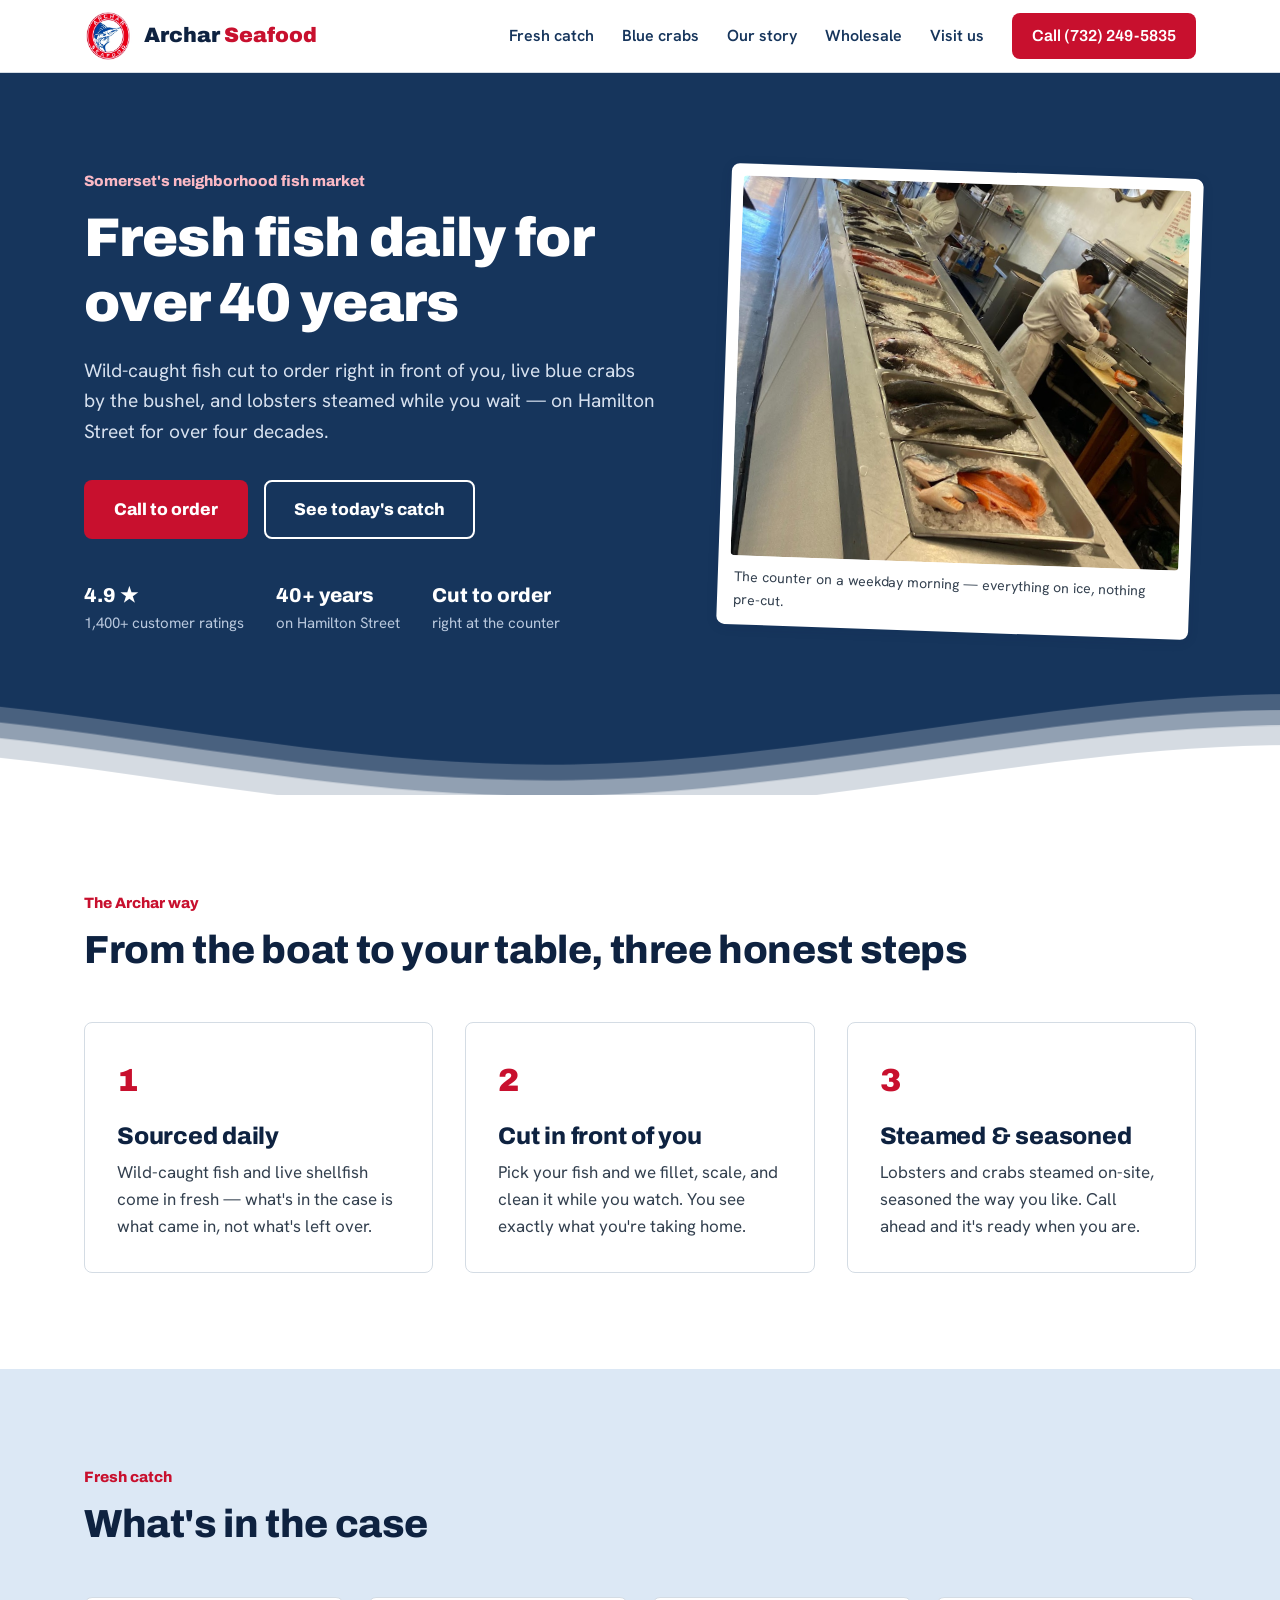
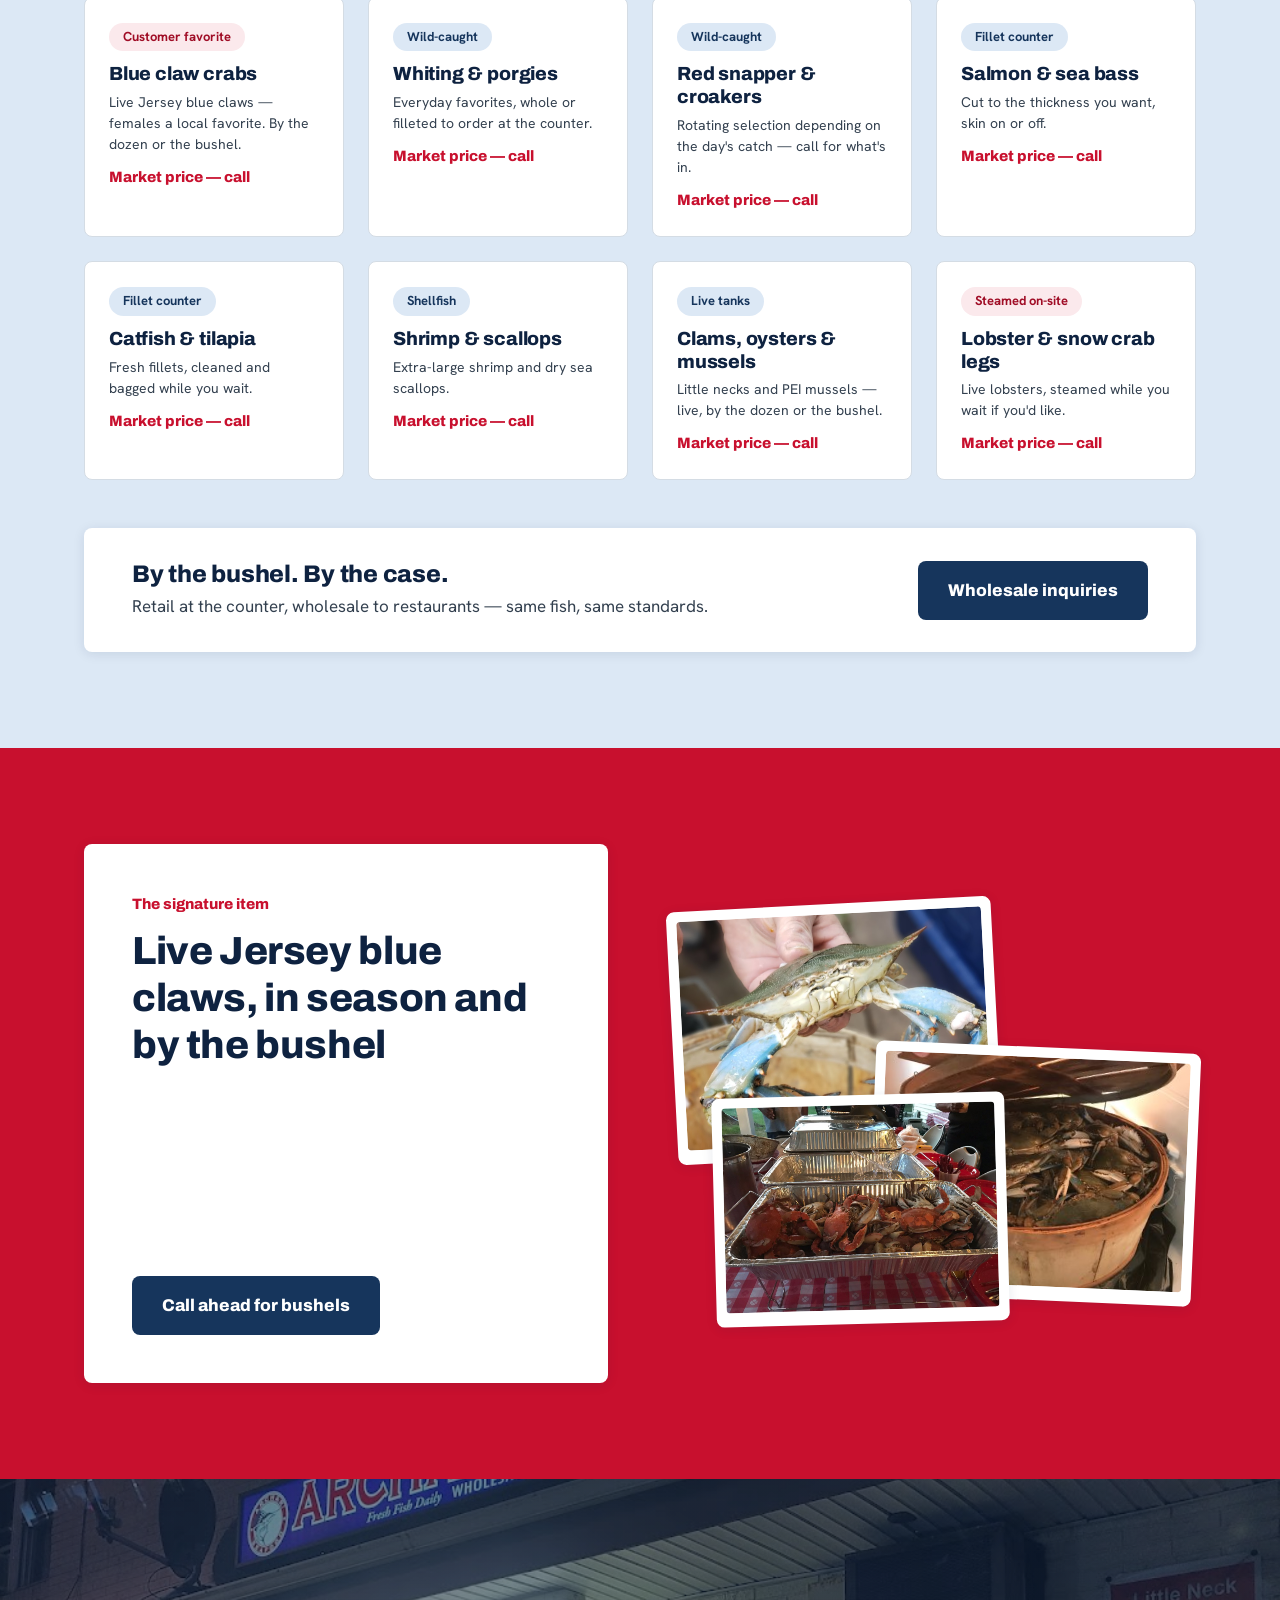
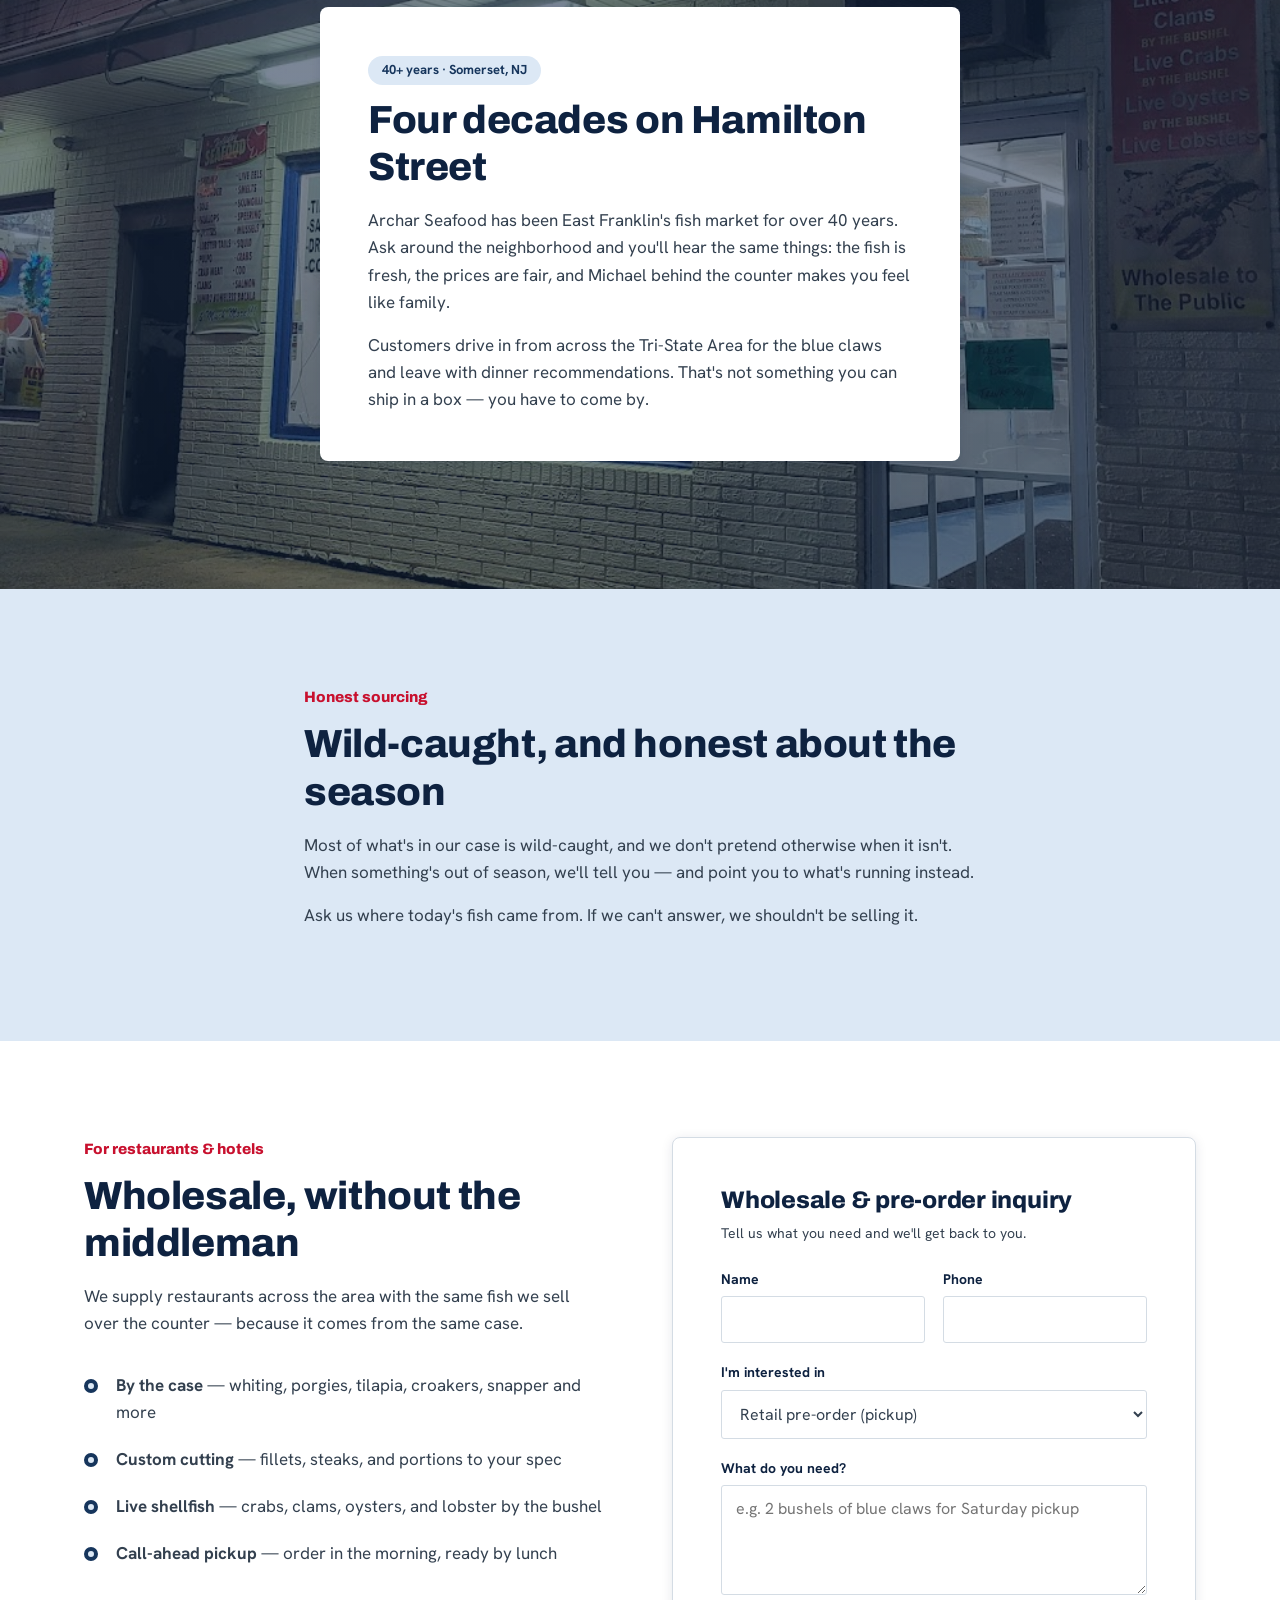
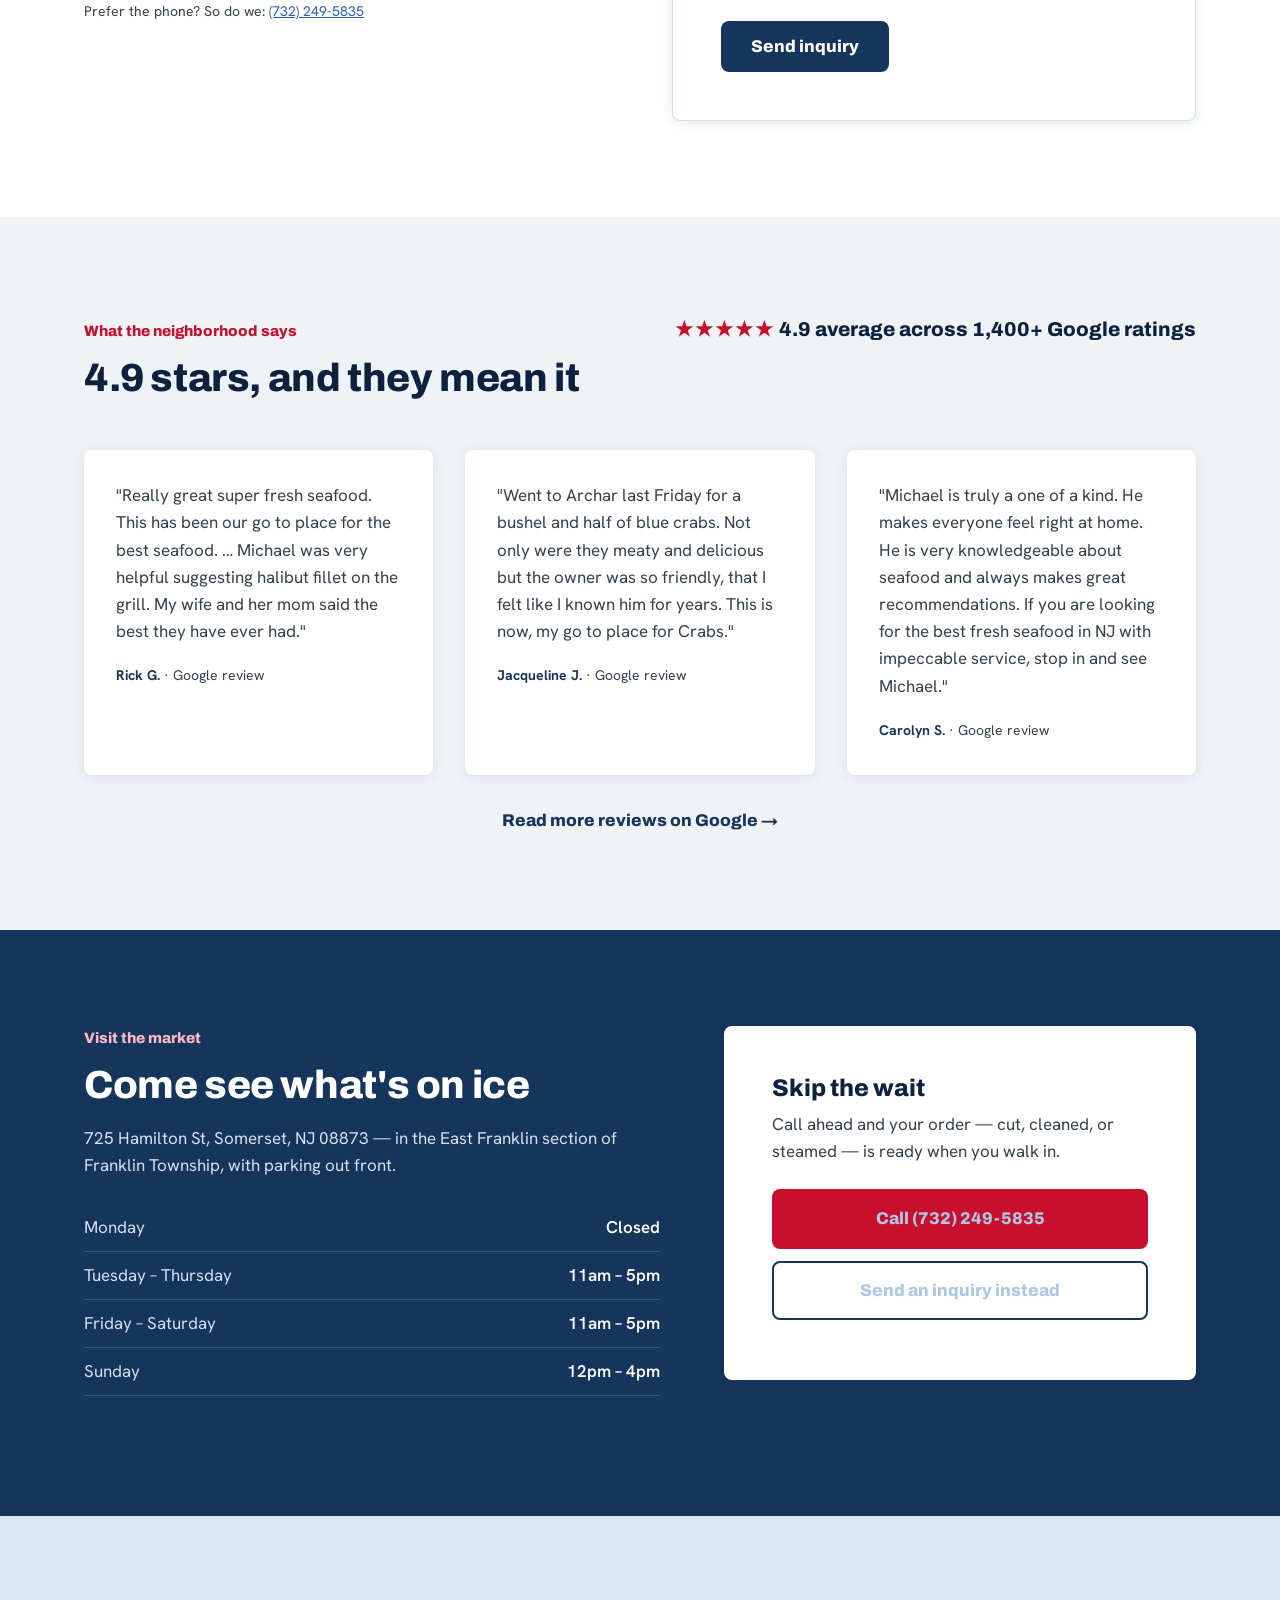
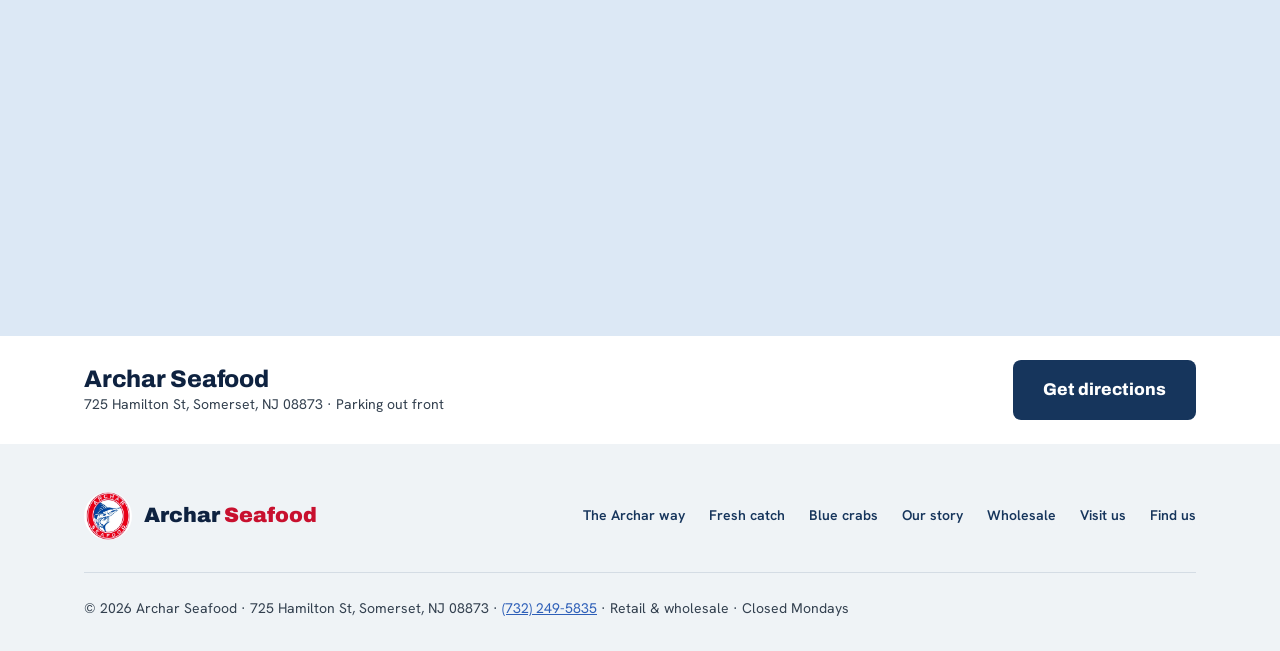
==== commit 7533af1b: "Add a fourth wave layer and alternate the drift directions Waves 1 and 4 now drift right-to-left whi" ====
--- a/index.html
+++ b/index.html
@@ -104,13 +104,16 @@
       <path id="wave-shape" d="M-160 44c30 0 58-18 88-18s58 18 88 18 58-18 88-18 58 18 88 18v44h-352z"></path>
     </defs>
     <g class="wave-bob">
-      <use class="wave-slide" href="#wave-shape" x="48" y="0" fill="rgba(255,255,255,.28)"></use>
+      <use class="wave-slide" href="#wave-shape" x="48" y="0" fill="rgba(255,255,255,.22)"></use>
     </g>
     <g class="wave-bob">
-      <use class="wave-slide" href="#wave-shape" x="48" y="5" fill="rgba(255,255,255,.55)"></use>
+      <use class="wave-slide" href="#wave-shape" x="48" y="4" fill="rgba(255,255,255,.4)"></use>
     </g>
     <g class="wave-bob">
-      <use class="wave-slide" href="#wave-shape" x="48" y="11" fill="#ffffff"></use>
+      <use class="wave-slide" href="#wave-shape" x="48" y="8" fill="rgba(255,255,255,.62)"></use>
+    </g>
+    <g class="wave-bob">
+      <use class="wave-slide" href="#wave-shape" x="48" y="13" fill="#ffffff"></use>
     </g>
   </svg>
 </section>
--- a/css/styles.css
+++ b/css/styles.css
@@ -113,9 +113,12 @@
 .wave-bob { animation: wave-bob 5s ease-in-out infinite; transform-origin: center; will-change: transform; }
 .wave-bob:nth-of-type(2) { animation-duration: 6.7s; animation-delay: -1.8s; }
 .wave-bob:nth-of-type(3) { animation-duration: 8.3s; animation-delay: -3.1s; }
-.wave-slide { animation: wave-slide 11s cubic-bezier(.55,.5,.45,.5) infinite; will-change: transform; }
-.wave-bob:nth-of-type(2) .wave-slide { animation-duration: 17s; animation-delay: -4s; }
-.wave-bob:nth-of-type(3) .wave-slide { animation-duration: 25s; animation-delay: -9s; }
+.wave-bob:nth-of-type(4) { animation-duration: 7.4s; animation-delay: -5.2s; }
+/* Waves 1 and 4 drift right-to-left; waves 2 and 3 drift left-to-right */
+.wave-slide { animation: wave-slide 11s cubic-bezier(.55,.5,.45,.5) infinite reverse; will-change: transform; }
+.wave-bob:nth-of-type(2) .wave-slide { animation-duration: 17s; animation-delay: -4s; animation-direction: normal; }
+.wave-bob:nth-of-type(3) .wave-slide { animation-duration: 25s; animation-delay: -9s; animation-direction: normal; }
+.wave-bob:nth-of-type(4) .wave-slide { animation-duration: 20s; animation-delay: -6.5s; }
 @keyframes wave-slide {
   from { transform: translate3d(-90px, 0, 0); }
   to   { transform: translate3d(85px, 0, 0); }
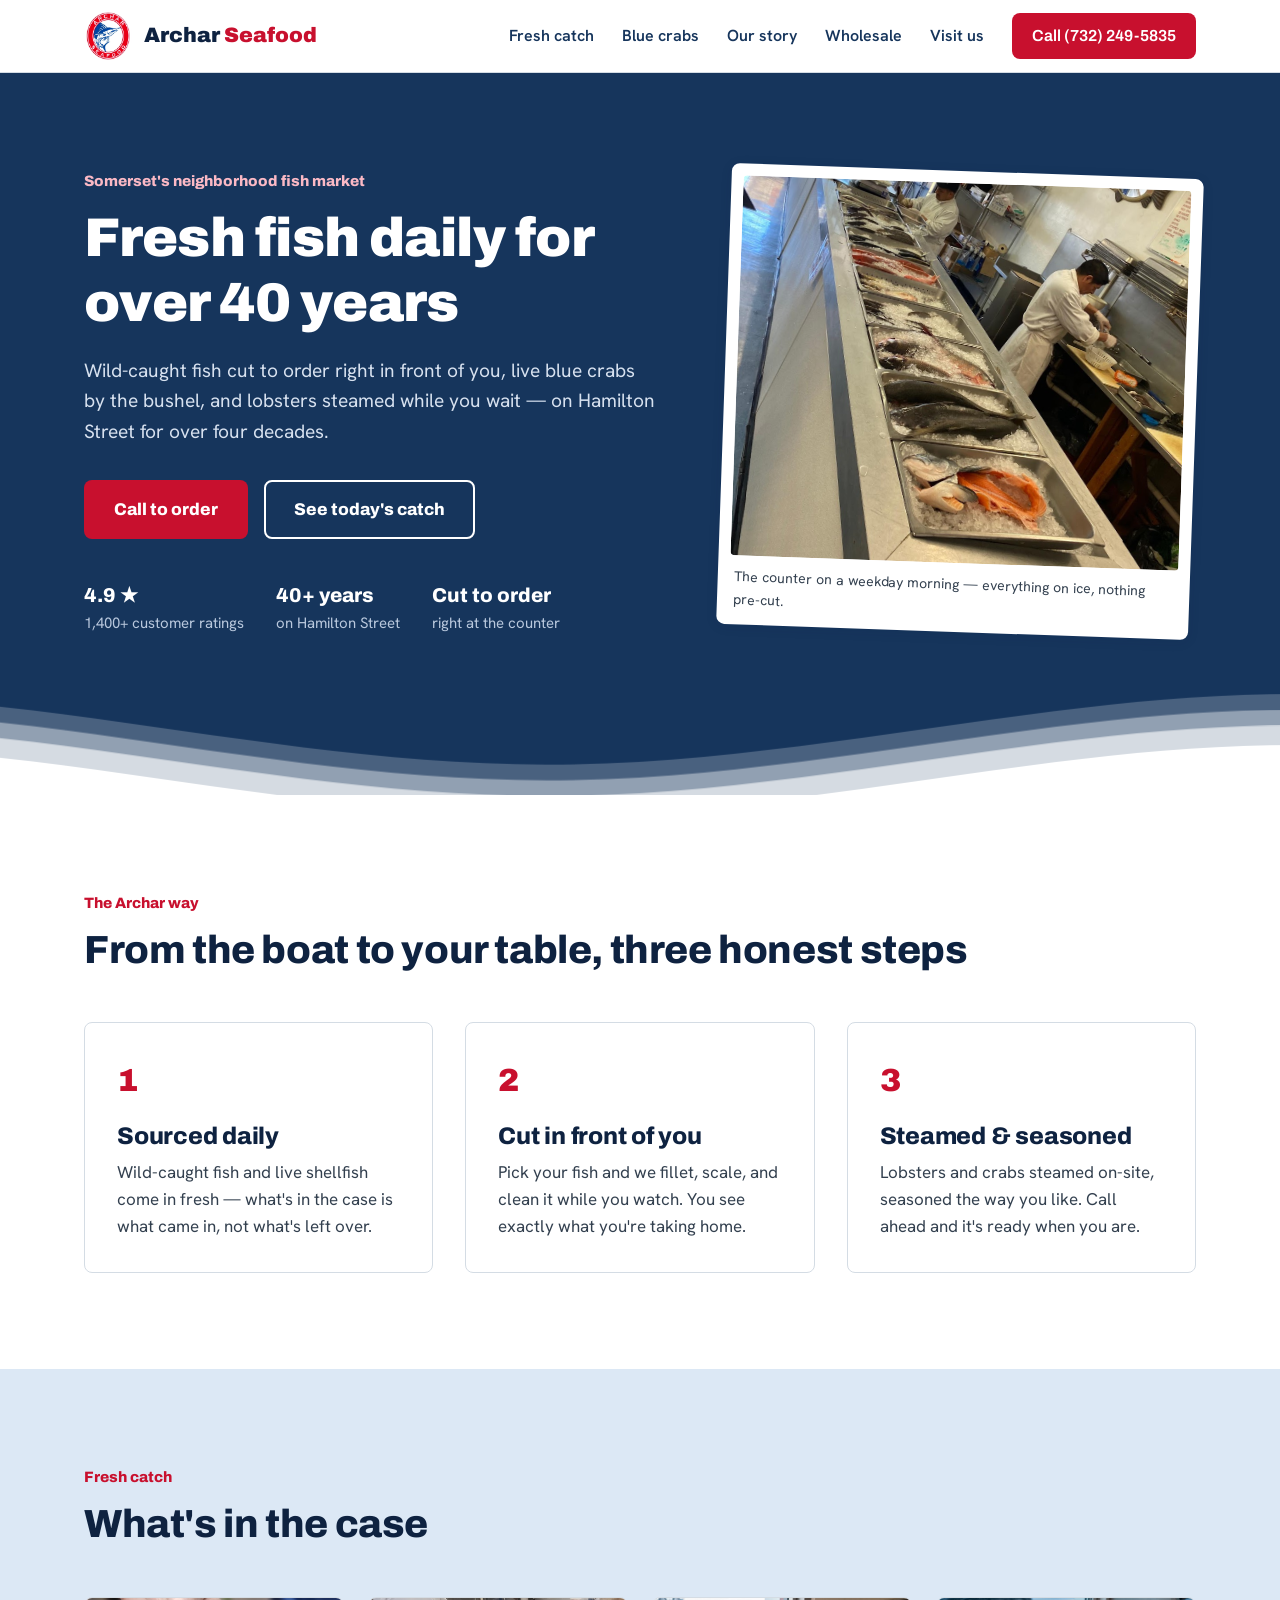
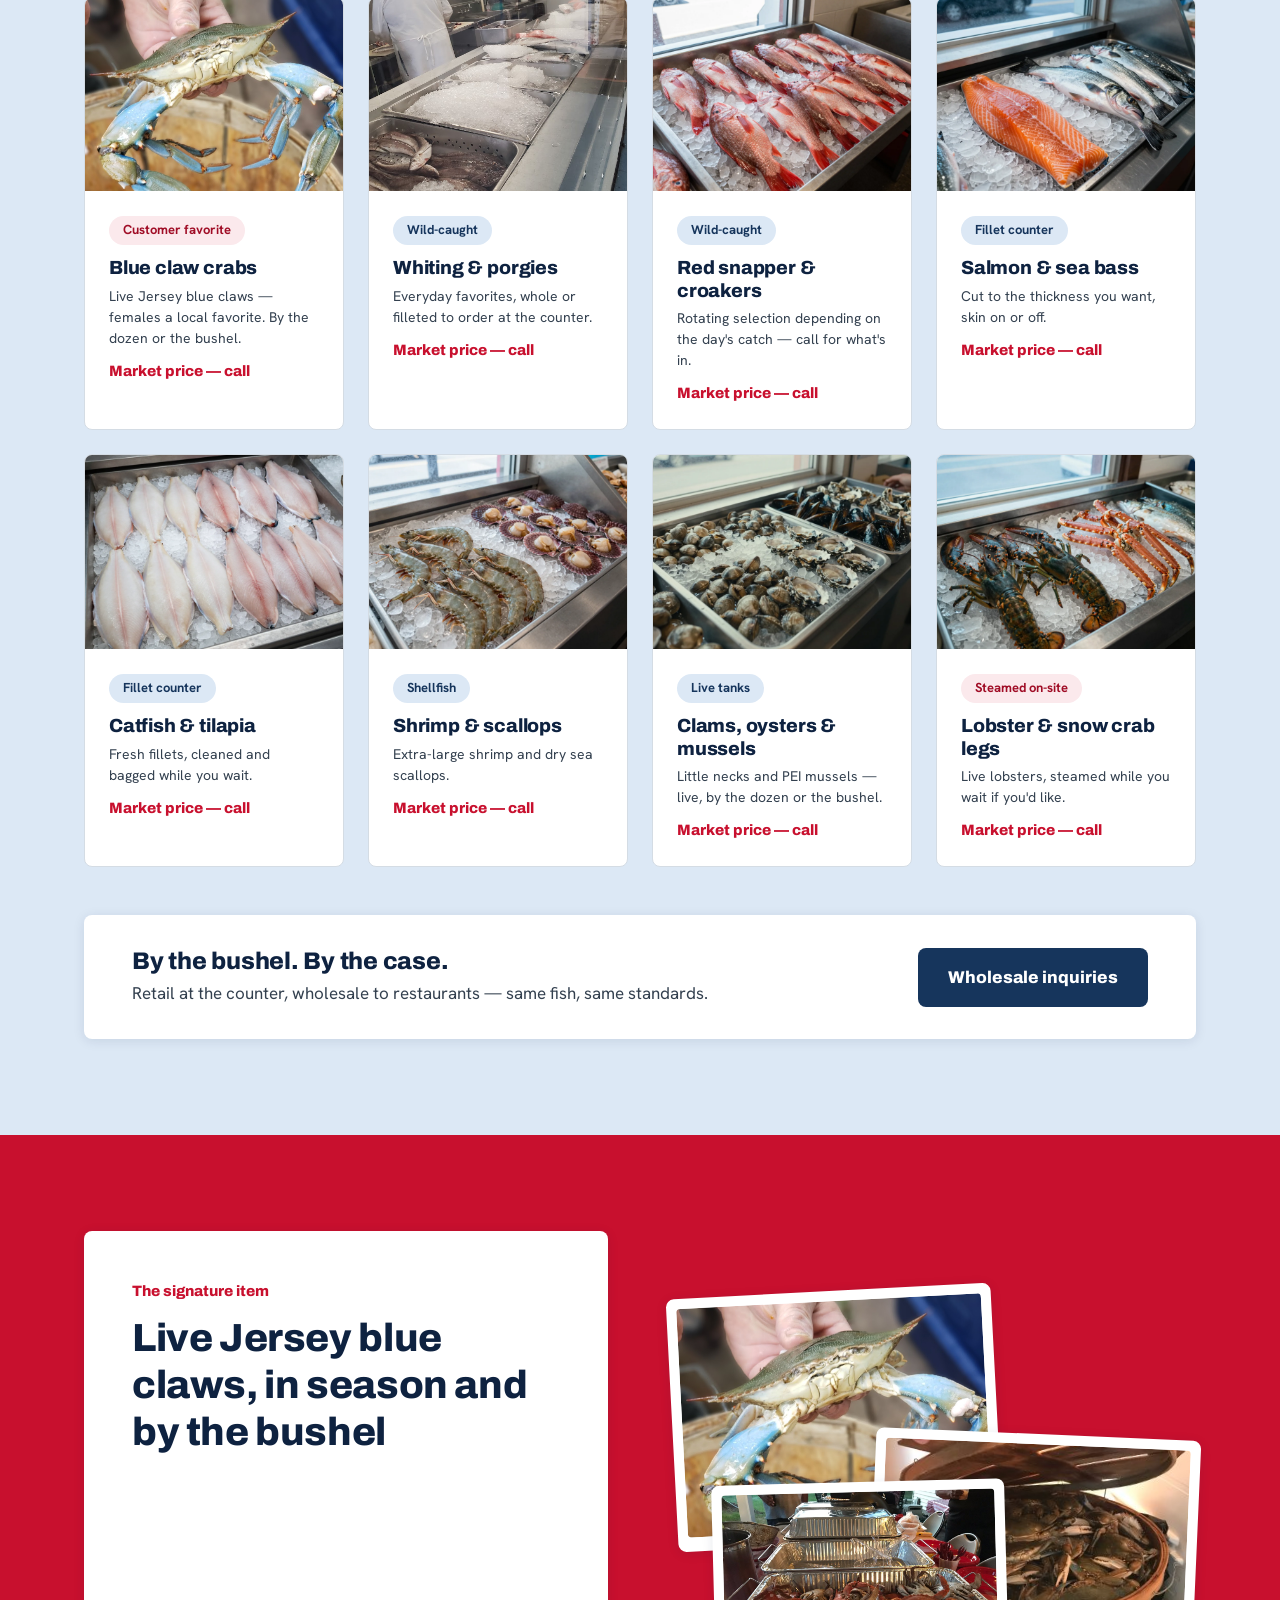
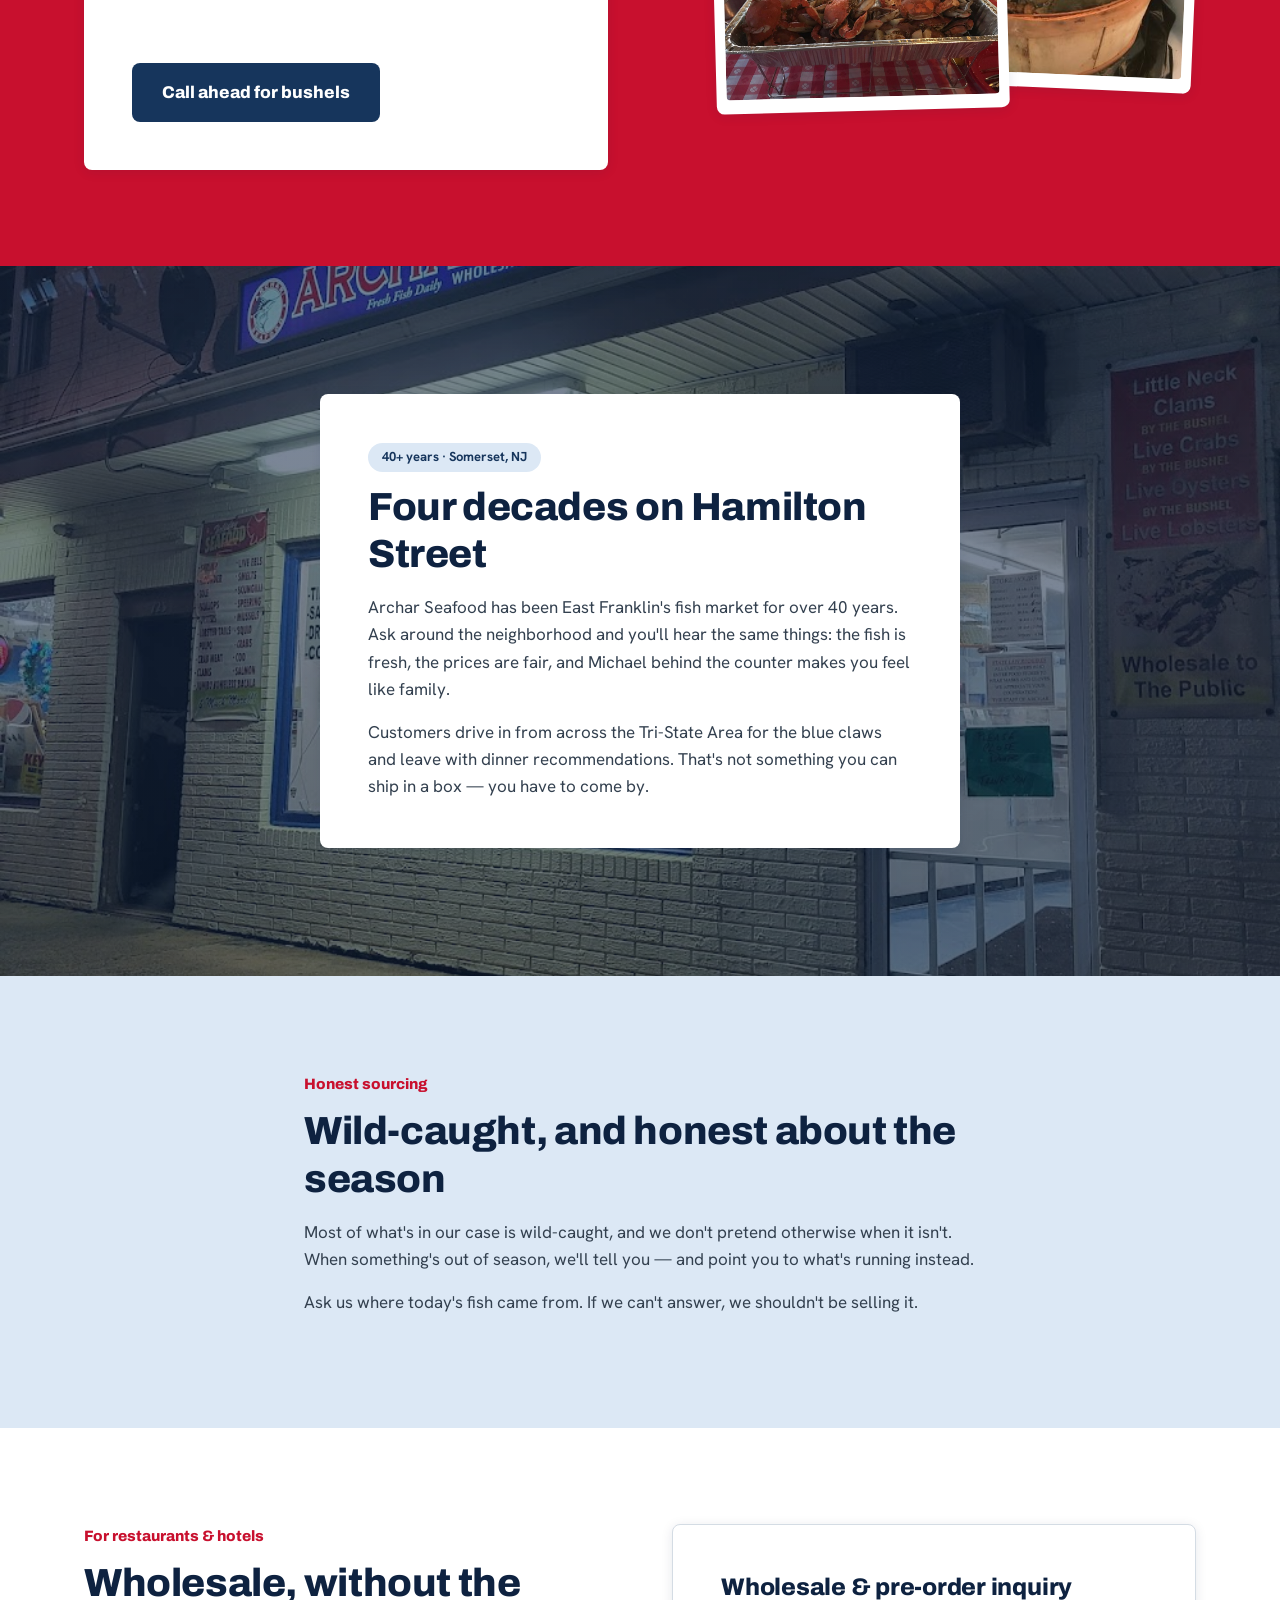
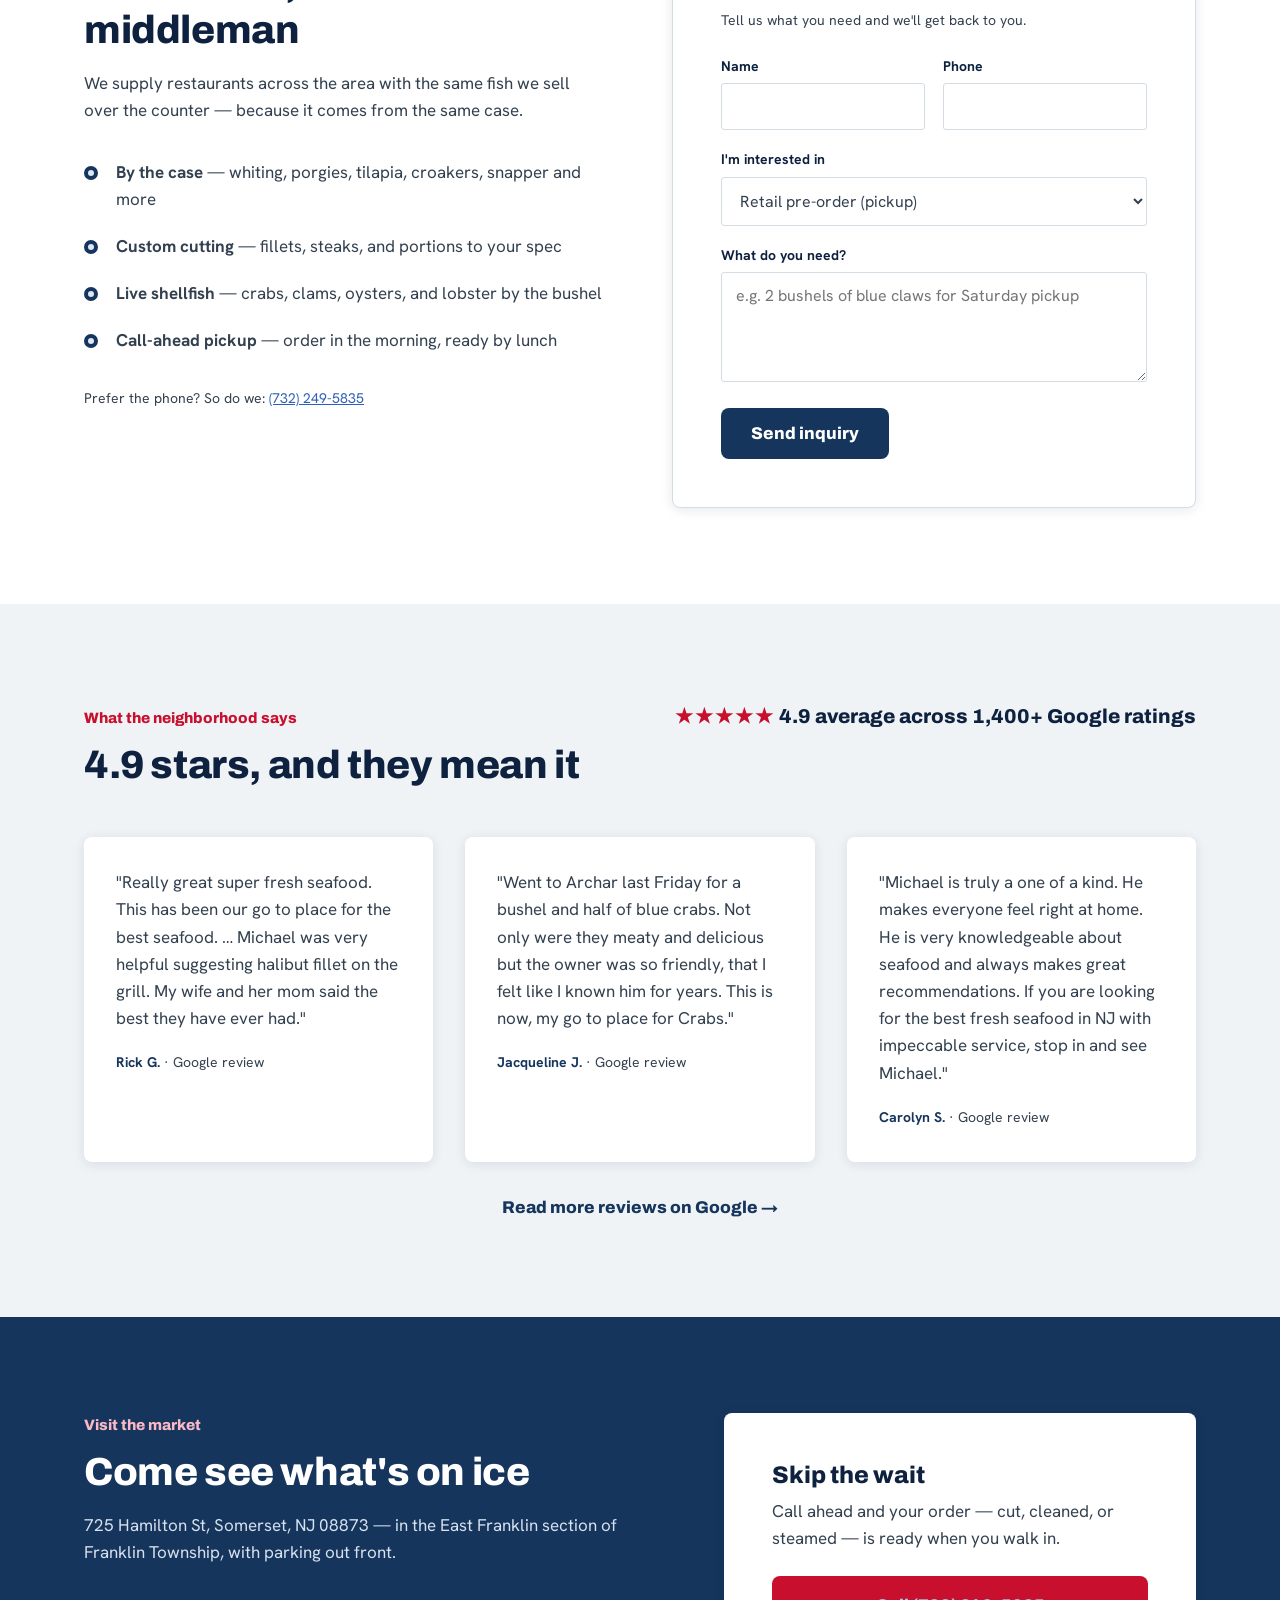
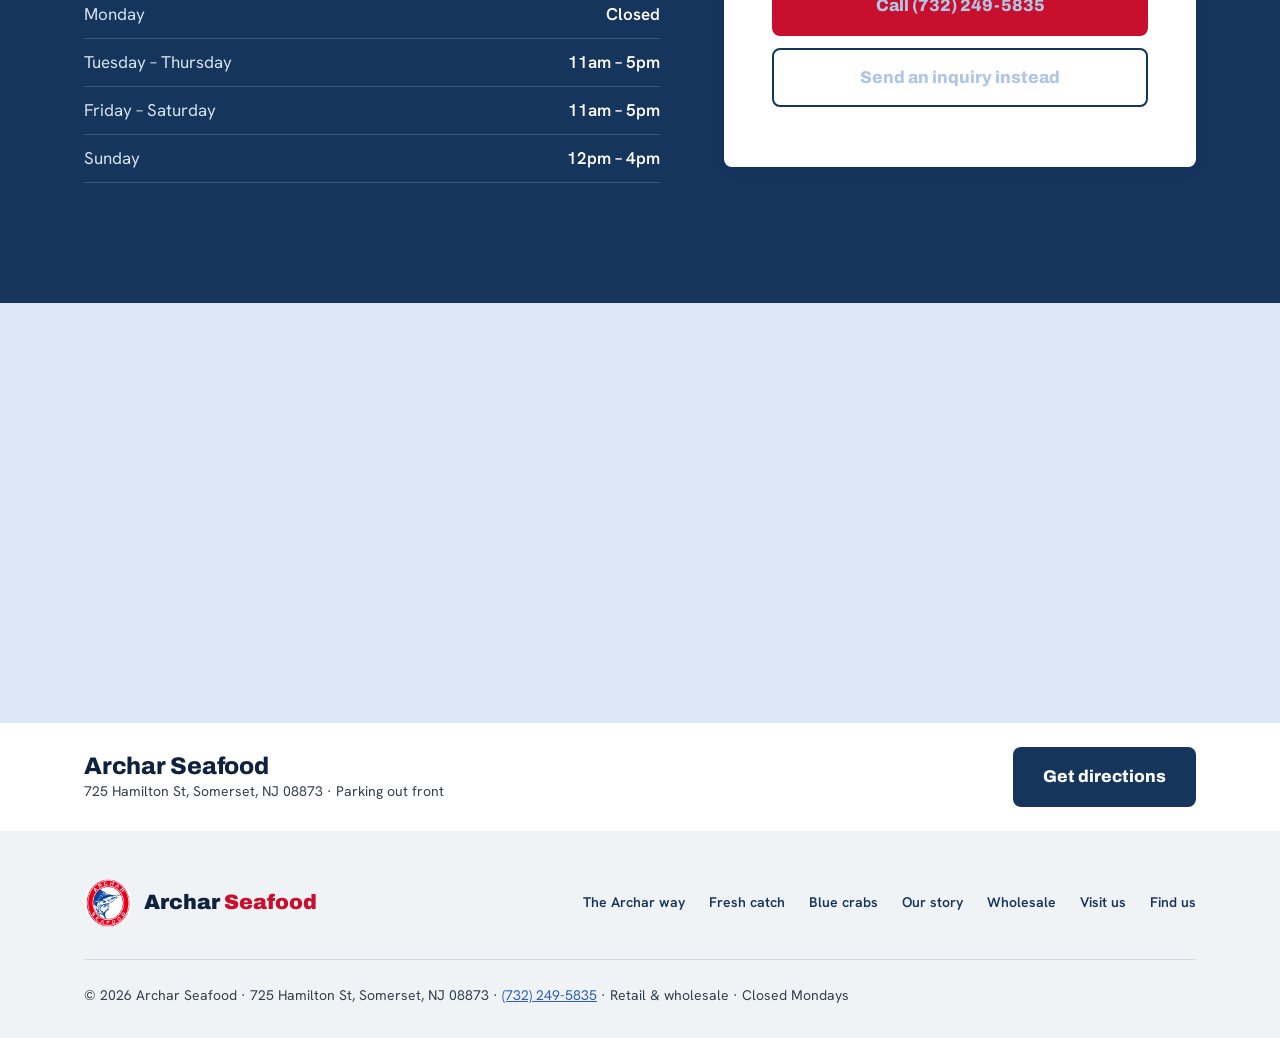
==== commit c34f75c1: "Add product images to the Fresh catch grid Every tile in the Fresh catch grid now leads with a photo" ====
--- a/index.html
+++ b/index.html
@@ -150,52 +150,76 @@
     <h2>What's in the case</h2>
     <div class="catch-grid">
       <div class="product">
-        <span class="badge badge-red">Customer favorite</span>
-        <h4>Blue claw crabs</h4>
-        <p>Live Jersey blue claws — females a local favorite. By the dozen or the bushel.</p>
-        <div class="price">Market price — call</div>
-      </div>
-      <div class="product">
-        <span class="badge badge-navy">Wild-caught</span>
-        <h4>Whiting &amp; porgies</h4>
-        <p>Everyday favorites, whole or filleted to order at the counter.</p>
-        <div class="price">Market price — call</div>
-      </div>
-      <div class="product">
-        <span class="badge badge-navy">Wild-caught</span>
-        <h4>Red snapper &amp; croakers</h4>
-        <p>Rotating selection depending on the day's catch — call for what's in.</p>
-        <div class="price">Market price — call</div>
-      </div>
-      <div class="product">
-        <span class="badge badge-navy">Fillet counter</span>
-        <h4>Salmon &amp; sea bass</h4>
-        <p>Cut to the thickness you want, skin on or off.</p>
-        <div class="price">Market price — call</div>
-      </div>
-      <div class="product">
-        <span class="badge badge-navy">Fillet counter</span>
-        <h4>Catfish &amp; tilapia</h4>
-        <p>Fresh fillets, cleaned and bagged while you wait.</p>
-        <div class="price">Market price — call</div>
-      </div>
-      <div class="product">
-        <span class="badge badge-navy">Shellfish</span>
-        <h4>Shrimp &amp; scallops</h4>
-        <p>Extra-large shrimp and dry sea scallops.</p>
-        <div class="price">Market price — call</div>
-      </div>
-      <div class="product">
-        <span class="badge badge-navy">Live tanks</span>
-        <h4>Clams, oysters &amp; mussels</h4>
-        <p>Little necks and PEI mussels — live, by the dozen or the bushel.</p>
-        <div class="price">Market price — call</div>
-      </div>
-      <div class="product">
-        <span class="badge badge-red">Steamed on-site</span>
-        <h4>Lobster &amp; snow crab legs</h4>
-        <p>Live lobsters, steamed while you wait if you'd like.</p>
-        <div class="price">Market price — call</div>
+        <img src="images/archar-02.jpg" alt="A live blue claw crab held up over a bushel basket" width="1000" height="1333" loading="lazy">
+        <div class="product-body">
+          <span class="badge badge-red">Customer favorite</span>
+          <h4>Blue claw crabs</h4>
+          <p>Live Jersey blue claws — females a local favorite. By the dozen or the bushel.</p>
+          <div class="price">Market price — call</div>
+        </div>
+      </div>
+      <div class="product">
+        <img src="images/archar-03.jpg" alt="Whole whiting and porgies packed on ice in the display case" width="1000" height="1333" loading="lazy">
+        <div class="product-body">
+          <span class="badge badge-navy">Wild-caught</span>
+          <h4>Whiting &amp; porgies</h4>
+          <p>Everyday favorites, whole or filleted to order at the counter.</p>
+          <div class="price">Market price — call</div>
+        </div>
+      </div>
+      <div class="product">
+        <img src="images/catch-snapper-croaker.webp" alt="Whole red snapper and croakers laid out on crushed ice" width="1472" height="1104" loading="lazy">
+        <div class="product-body">
+          <span class="badge badge-navy">Wild-caught</span>
+          <h4>Red snapper &amp; croakers</h4>
+          <p>Rotating selection depending on the day's catch — call for what's in.</p>
+          <div class="price">Market price — call</div>
+        </div>
+      </div>
+      <div class="product">
+        <img src="images/catch-salmon-seabass.webp" alt="A side of salmon beside whole sea bass on ice" width="1472" height="1104" loading="lazy">
+        <div class="product-body">
+          <span class="badge badge-navy">Fillet counter</span>
+          <h4>Salmon &amp; sea bass</h4>
+          <p>Cut to the thickness you want, skin on or off.</p>
+          <div class="price">Market price — call</div>
+        </div>
+      </div>
+      <div class="product">
+        <img src="images/catch-catfish-tilapia.webp" alt="Rows of fresh catfish and tilapia fillets on ice" width="1472" height="1104" loading="lazy">
+        <div class="product-body">
+          <span class="badge badge-navy">Fillet counter</span>
+          <h4>Catfish &amp; tilapia</h4>
+          <p>Fresh fillets, cleaned and bagged while you wait.</p>
+          <div class="price">Market price — call</div>
+        </div>
+      </div>
+      <div class="product">
+        <img src="images/catch-shrimp-scallops.webp" alt="Extra-large shrimp and dry sea scallops on ice" width="1472" height="1104" loading="lazy">
+        <div class="product-body">
+          <span class="badge badge-navy">Shellfish</span>
+          <h4>Shrimp &amp; scallops</h4>
+          <p>Extra-large shrimp and dry sea scallops.</p>
+          <div class="price">Market price — call</div>
+        </div>
+      </div>
+      <div class="product">
+        <img src="images/catch-clams-oysters.webp" alt="Trays of live little neck clams, oysters and mussels" width="1472" height="1104" loading="lazy">
+        <div class="product-body">
+          <span class="badge badge-navy">Live tanks</span>
+          <h4>Clams, oysters &amp; mussels</h4>
+          <p>Little necks and PEI mussels — live, by the dozen or the bushel.</p>
+          <div class="price">Market price — call</div>
+        </div>
+      </div>
+      <div class="product">
+        <img src="images/catch-lobster-crablegs.webp" alt="Live lobsters and snow crab legs on crushed ice" width="1472" height="1104" loading="lazy">
+        <div class="product-body">
+          <span class="badge badge-red">Steamed on-site</span>
+          <h4>Lobster &amp; snow crab legs</h4>
+          <p>Live lobsters, steamed while you wait if you'd like.</p>
+          <div class="price">Market price — call</div>
+        </div>
       </div>
     </div>
     <div class="bushel-bar">
--- a/css/styles.css
+++ b/css/styles.css
@@ -139,7 +139,9 @@
 /* Fresh catch — navy tint band */
 .catch { background: var(--navy-tint); }
 .catch-grid { display: grid; grid-template-columns: repeat(auto-fill, minmax(230px, 1fr)); gap: 24px; margin-top: 48px; }
-.product { background: var(--white); border: 1px solid var(--color-border); border-radius: var(--radius-card); padding: 24px; }
+.product { background: var(--white); border: 1px solid var(--color-border); border-radius: var(--radius-card); overflow: hidden; }
+.product img { display: block; width: 100%; aspect-ratio: 4 / 3; object-fit: cover; background: var(--navy-tint); }
+.product-body { padding: 24px; }
 .product h4 { margin: 12px 0 6px; }
 .product p { font-size: 14px; line-height: 1.5; margin-bottom: 10px; }
 .product .price { font-family: var(--font-display); font-weight: 800; color: var(--archar-red); font-size: 15px; }
